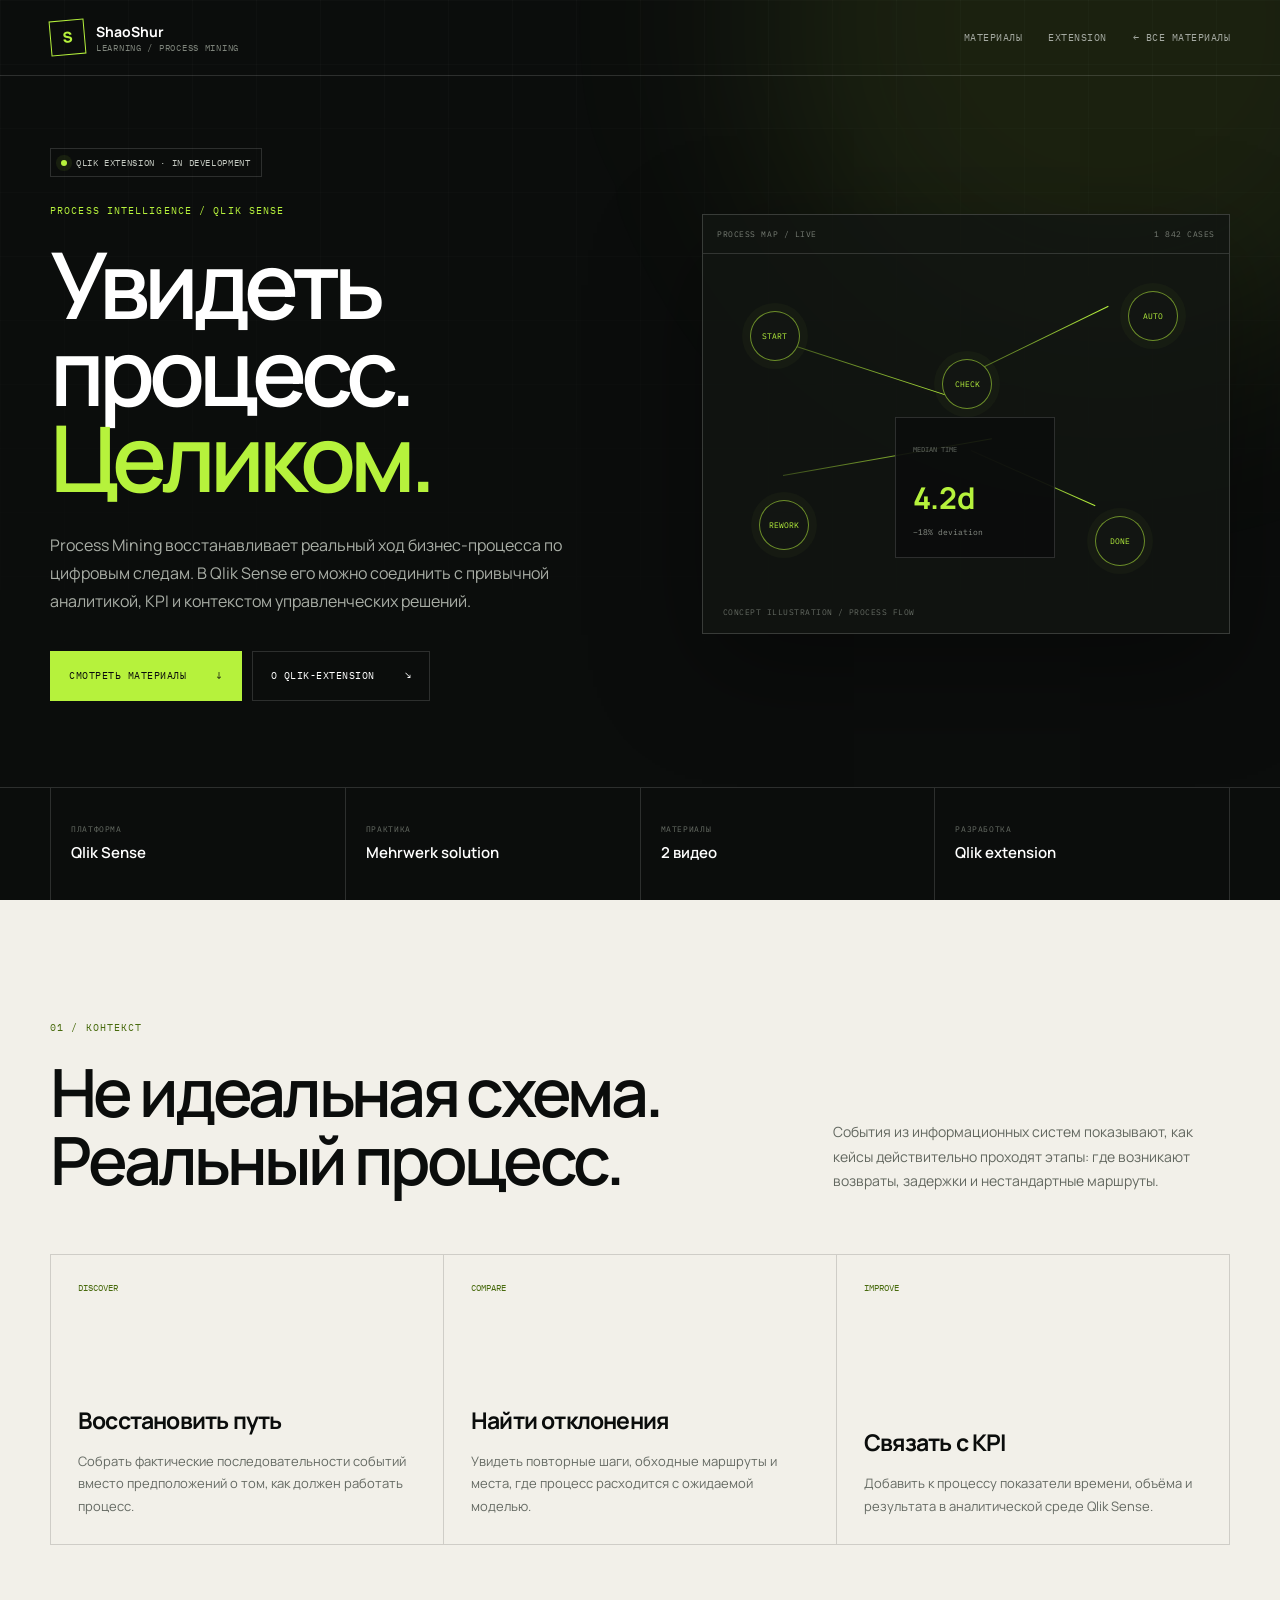
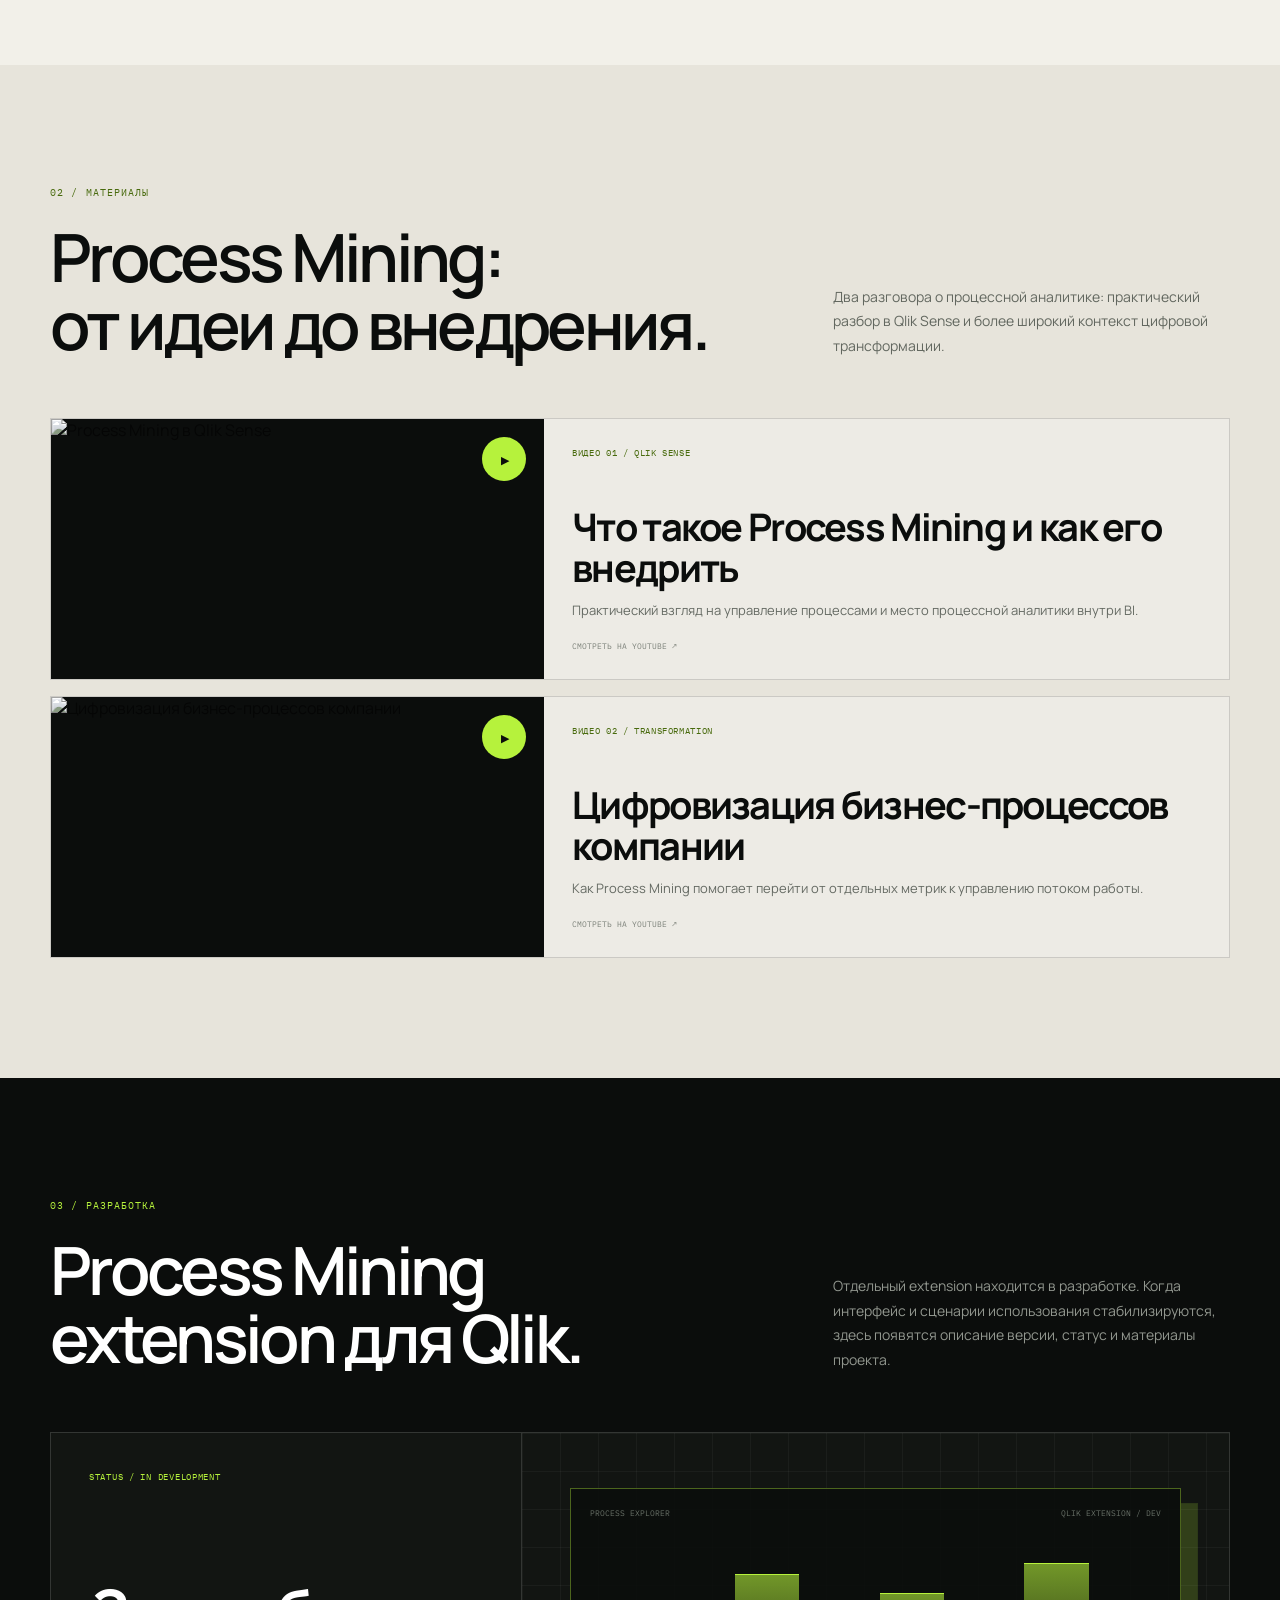
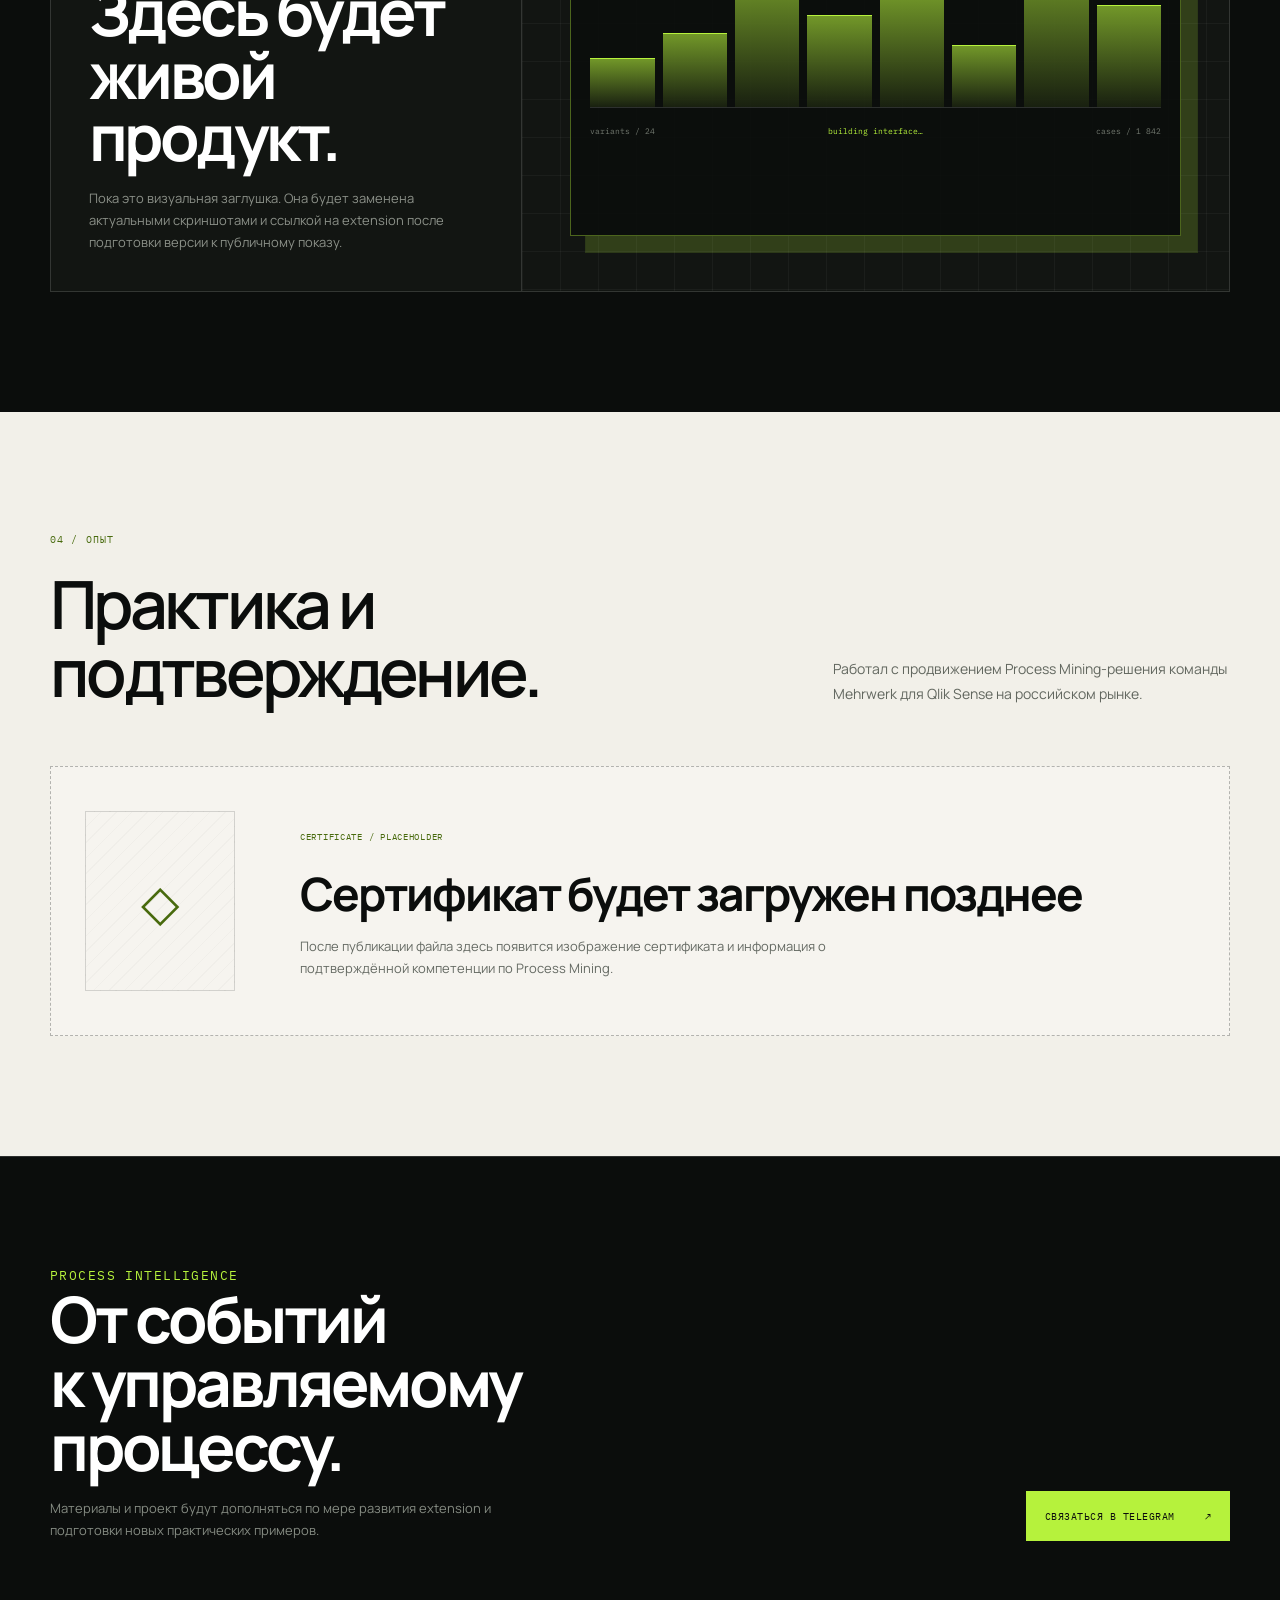
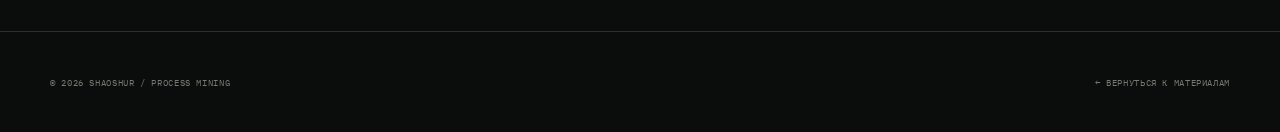
==== learning/process-mining/index.html @ 73cb91ce "Add files via upload" ====
<!doctype html>
<html lang="ru">
<head>
  <meta charset="UTF-8">
  <meta name="viewport" content="width=device-width, initial-scale=1.0">
  <meta name="theme-color" content="#0b0d0c">
  <meta name="description" content="Process Mining в Qlik Sense: авторские материалы ShaoShur, опыт работы с решением Mehrwerk и разрабатываемый Qlik-extension.">
  <link rel="icon" href="../../assets/favicon.svg" type="image/svg+xml">
  <link rel="preconnect" href="https://fonts.googleapis.com">
  <link rel="preconnect" href="https://fonts.gstatic.com" crossorigin>
  <link href="https://fonts.googleapis.com/css2?family=IBM+Plex+Mono:wght@400;500&family=Manrope:wght@400;500;600;700;800&display=swap" rel="stylesheet">
  <title>Process Mining в Qlik Sense | ShaoShur</title>
  <script>document.documentElement.classList.add('js')</script>
  <link rel="stylesheet" href="../../assets/detail.css">
</head>
<body>
  <a class="skip-link" href="#main">К содержанию</a>

  <header class="detail-header">
    <div class="container">
      <a class="detail-brand" href="../../index.html" aria-label="ShaoShur — на главную">
        <span class="detail-brand-mark">S</span>
        <span class="detail-brand-copy"><strong>ShaoShur</strong><small>Learning / Process Mining</small></span>
      </a>
      <nav class="detail-nav" aria-label="Навигация страницы">
        <a class="optional" href="#videos">Материалы</a>
        <a class="optional" href="#extension">Extension</a>
        <a class="back-link" href="../../index.html#media">← Все материалы</a>
      </nav>
    </div>
  </header>

  <main id="main">
    <section class="detail-hero">
      <div class="container detail-hero-grid">
        <div class="reveal">
          <div class="detail-status"><i></i> Qlik extension · in development</div>
          <p class="detail-kicker">Process intelligence / Qlik Sense</p>
          <h1>Увидеть процесс.<br><em>Целиком.</em></h1>
          <p class="detail-lead">Process Mining восстанавливает реальный ход бизнес-процесса по цифровым следам. В Qlik Sense его можно соединить с привычной аналитикой, KPI и контекстом управленческих решений.</p>
          <div class="detail-actions">
            <a class="detail-button primary" href="#videos">Смотреть материалы <span>↓</span></a>
            <a class="detail-button" href="#extension">О Qlik-extension <span>↘</span></a>
          </div>
        </div>

        <div class="hero-panel process-visual reveal" aria-label="Схема движения процесса между событиями">
          <div class="window-bar" style="margin:-24px -24px 0"><span>PROCESS MAP / LIVE</span><span>1 842 CASES</span></div>
          <div class="process-map" aria-hidden="true">
            <i class="process-path path-a"></i><i class="process-path path-b"></i><i class="process-path path-c"></i><i class="process-path path-d"></i>
            <span class="process-node node-a">START</span><span class="process-node node-b">CHECK</span><span class="process-node node-c">AUTO</span><span class="process-node node-d">REWORK</span><span class="process-node node-e">DONE</span>
            <div class="process-card"><small>MEDIAN TIME</small><strong>4.2d</strong><span>−18% deviation</span></div>
          </div>
          <span class="visual-caption">concept illustration / process flow</span>
        </div>
      </div>
    </section>

    <section class="detail-meta" aria-label="Краткая информация о направлении">
      <div class="container detail-meta-grid">
        <div><span>Платформа</span><strong>Qlik Sense</strong></div>
        <div><span>Практика</span><strong>Mehrwerk solution</strong></div>
        <div><span>Материалы</span><strong>2 видео</strong></div>
        <div><span>Разработка</span><strong>Qlik extension</strong></div>
      </div>
    </section>

    <section class="detail-section paper">
      <div class="container">
        <div class="section-head reveal">
          <div><p class="section-label">01 / КОНТЕКСТ</p><h2>Не идеальная схема.<br>Реальный процесс.</h2></div>
          <p>События из информационных систем показывают, как кейсы действительно проходят этапы: где возникают возвраты, задержки и нестандартные маршруты.</p>
        </div>
        <div class="feature-grid">
          <article class="feature-card reveal"><span>DISCOVER</span><h3>Восстановить путь</h3><p>Собрать фактические последовательности событий вместо предположений о том, как должен работать процесс.</p></article>
          <article class="feature-card reveal"><span>COMPARE</span><h3>Найти отклонения</h3><p>Увидеть повторные шаги, обходные маршруты и места, где процесс расходится с ожидаемой моделью.</p></article>
          <article class="feature-card reveal"><span>IMPROVE</span><h3>Связать с KPI</h3><p>Добавить к процессу показатели времени, объёма и результата в аналитической среде Qlik Sense.</p></article>
        </div>
      </div>
    </section>

    <section class="detail-section soft" id="videos">
      <div class="container">
        <div class="section-head reveal">
          <div><p class="section-label">02 / МАТЕРИАЛЫ</p><h2>Process Mining:<br>от идеи до внедрения.</h2></div>
          <p>Два разговора о процессной аналитике: практический разбор в Qlik Sense и более широкий контекст цифровой трансформации.</p>
        </div>
        <div class="lesson-list">
          <a class="lesson-card reveal" href="https://youtu.be/yF9hml7XjfE" target="_blank" rel="noopener noreferrer">
            <div class="lesson-thumb"><img src="https://i.ytimg.com/vi/yF9hml7XjfE/hqdefault.jpg" alt="Process Mining в Qlik Sense" loading="lazy"><span class="lesson-play">▶</span></div>
            <div class="lesson-content"><span>ВИДЕО 01 / QLIK SENSE</span><h3>Что такое Process Mining и как его внедрить</h3><p>Практический взгляд на управление процессами и место процессной аналитики внутри BI.</p><small>Смотреть на YouTube ↗</small></div>
          </a>
          <a class="lesson-card reveal" href="https://youtu.be/VpPdZA6Thgo" target="_blank" rel="noopener noreferrer">
            <div class="lesson-thumb"><img src="https://i.ytimg.com/vi/VpPdZA6Thgo/hqdefault.jpg" alt="Цифровизация бизнес-процессов компании" loading="lazy"><span class="lesson-play">▶</span></div>
            <div class="lesson-content"><span>ВИДЕО 02 / TRANSFORMATION</span><h3>Цифровизация бизнес-процессов компании</h3><p>Как Process Mining помогает перейти от отдельных метрик к управлению потоком работы.</p><small>Смотреть на YouTube ↗</small></div>
          </a>
        </div>
      </div>
    </section>

    <section class="detail-section dark" id="extension">
      <div class="container">
        <div class="section-head reveal">
          <div><p class="section-label">03 / РАЗРАБОТКА</p><h2>Process Mining<br>extension для Qlik.</h2></div>
          <p>Отдельный extension находится в разработке. Когда интерфейс и сценарии использования стабилизируются, здесь появятся описание версии, статус и материалы проекта.</p>
        </div>
        <div class="development-card reveal">
          <div class="development-copy"><span>STATUS / IN DEVELOPMENT</span><h3>Здесь будет<br>живой продукт.</h3><p>Пока это визуальная заглушка. Она будет заменена актуальными скриншотами и ссылкой на extension после подготовки версии к публичному показу.</p></div>
          <div class="development-visual" aria-label="Концептуальная заглушка интерфейса Process Mining extension">
            <div class="extension-shell">
              <div class="extension-head"><span>PROCESS EXPLORER</span><span>QLIK EXTENSION / DEV</span></div>
              <div class="extension-chart" aria-hidden="true"><i style="--h:31%"></i><i style="--h:47%"></i><i style="--h:84%"></i><i style="--h:58%"></i><i style="--h:72%"></i><i style="--h:39%"></i><i style="--h:91%"></i><i style="--h:64%"></i></div>
              <div class="extension-foot"><span>variants / 24</span><b>building interface…</b><span>cases / 1 842</span></div>
            </div>
          </div>
        </div>
      </div>
    </section>

    <section class="detail-section paper">
      <div class="container">
        <div class="section-head reveal">
          <div><p class="section-label">04 / ОПЫТ</p><h2>Практика и подтверждение.</h2></div>
          <p>Работал с продвижением Process Mining-решения команды Mehrwerk для Qlik Sense на российском рынке.</p>
        </div>
        <div class="certificate-card reveal">
          <div class="certificate-mark" aria-hidden="true">◇</div>
          <div class="certificate-copy"><span>CERTIFICATE / PLACEHOLDER</span><h3>Сертификат будет загружен позднее</h3><p>После публикации файла здесь появится изображение сертификата и информация о подтверждённой компетенции по Process Mining.</p></div>
        </div>
      </div>
    </section>

    <section class="detail-cta">
      <div class="container detail-cta-inner reveal">
        <div><p class="section-label">PROCESS INTELLIGENCE</p><h2>От событий<br>к управляемому процессу.</h2><p>Материалы и проект будут дополняться по мере развития extension и подготовки новых практических примеров.</p></div>
        <a class="detail-button primary" href="https://t.me/ShaoShur" target="_blank" rel="noopener noreferrer">Связаться в Telegram <span>↗</span></a>
      </div>
    </section>
  </main>

  <footer class="detail-footer">
    <div class="container"><span>© <span data-year>2026</span> ShaoShur / Process Mining</span><a href="../../index.html#media">← Вернуться к материалам</a></div>
  </footer>
  <script src="../../assets/detail.js" defer></script>
</body>
</html>
---- assets/detail.css ----
:root {
  --ink: #0b0d0c;
  --ink-2: #121512;
  --ink-3: #191d19;
  --paper: #f2f0e9;
  --paper-2: #e7e4db;
  --white: #fff;
  --muted: #92978f;
  --acid: #b6f23c;
  --acid-dark: #486a0d;
  --line: rgba(255,255,255,.14);
  --line-dark: rgba(11,13,12,.15);
  --sans: "Manrope", Arial, sans-serif;
  --mono: "IBM Plex Mono", Consolas, monospace;
  --container: min(1180px, calc(100vw - 48px));
}

* { box-sizing: border-box; }
html { scroll-behavior: smooth; scroll-padding-top: 88px; }
body { margin: 0; color: var(--ink); background: var(--paper); font-family: var(--sans); -webkit-font-smoothing: antialiased; }
a { color: inherit; text-decoration: none; }
img { display: block; width: 100%; }
button { font: inherit; }
::selection { color: var(--ink); background: var(--acid); }
.container { width: var(--container); margin-inline: auto; }
.skip-link { position: fixed; z-index: 1000; left: 12px; top: 12px; padding: 10px 14px; color: var(--ink); background: var(--acid); transform: translateY(-160%); }
.skip-link:focus { transform: translateY(0); }

.detail-header { position: absolute; z-index: 20; inset: 0 0 auto; height: 76px; color: var(--white); border-bottom: 1px solid var(--line); }
.detail-header .container { height: 100%; display: flex; align-items: center; justify-content: space-between; gap: 24px; }
.detail-brand { display: inline-flex; align-items: center; gap: 11px; }
.detail-brand-mark { display: grid; place-items: center; width: 35px; height: 35px; color: var(--acid); border: 1px solid var(--acid); font-size: 15px; font-weight: 800; transform: rotate(-5deg); }
.detail-brand-copy { display: grid; gap: 1px; }
.detail-brand-copy strong { font-size: 14px; }
.detail-brand-copy small { color: #7e847b; font: 9px var(--mono); letter-spacing: .08em; text-transform: uppercase; }
.detail-nav { display: flex; align-items: center; gap: 26px; color: #a5aaa2; font: 10px var(--mono); letter-spacing: .05em; text-transform: uppercase; }
.detail-nav a:hover { color: var(--acid); }
.back-link { display: inline-flex; align-items: center; gap: 8px; }

.detail-hero { position: relative; min-height: 760px; overflow: hidden; color: var(--white); background: var(--ink); padding: 148px 0 86px; }
.detail-hero::before { content: ""; position: absolute; inset: 0; opacity: .55; background-image: linear-gradient(rgba(255,255,255,.035) 1px, transparent 1px), linear-gradient(90deg, rgba(255,255,255,.035) 1px, transparent 1px); background-size: 64px 64px; mask-image: linear-gradient(to bottom, #000, transparent 90%); }
.detail-hero::after { content: ""; position: absolute; width: 700px; height: 700px; top: -330px; right: -180px; border-radius: 50%; background: rgba(182,242,60,.09); filter: blur(100px); }
.detail-hero-grid { position: relative; z-index: 2; display: grid; grid-template-columns: 1.02fr .98fr; gap: clamp(55px, 8vw, 110px); align-items: center; }
.detail-kicker, .section-label { margin: 0 0 23px; font: 10px/1.5 var(--mono); letter-spacing: .11em; text-transform: uppercase; }
.detail-kicker { color: var(--acid); }
.section-label { color: var(--acid-dark); }
.dark .section-label, .detail-cta .section-label { color: var(--acid); }
.detail-status { display: inline-flex; align-items: center; gap: 9px; margin-bottom: 26px; padding: 8px 10px; color: #c5cac2; border: 1px solid var(--line); font: 9px var(--mono); letter-spacing: .07em; text-transform: uppercase; }
.detail-status i { width: 6px; height: 6px; border-radius: 50%; background: var(--acid); box-shadow: 0 0 0 5px rgba(182,242,60,.08); }
.detail-hero h1 { max-width: 760px; margin: 0; font-size: clamp(56px, 7.2vw, 102px); line-height: .94; letter-spacing: -.065em; font-weight: 600; }
.detail-hero h1 em { color: var(--acid); font-style: normal; }
.detail-lead { max-width: 690px; margin: 30px 0 0; color: #a9aea6; font-size: 16px; line-height: 1.75; }
.detail-actions { display: flex; flex-wrap: wrap; gap: 10px; margin-top: 36px; }
.detail-button { display: inline-flex; min-height: 50px; align-items: center; justify-content: space-between; gap: 30px; padding: 0 18px; border: 1px solid var(--line); color: var(--white); font: 10px var(--mono); letter-spacing: .05em; text-transform: uppercase; transition: transform .2s, background .2s, color .2s, border-color .2s; }
.detail-button:hover { transform: translateY(-2px); border-color: rgba(255,255,255,.4); }
.detail-button.primary { color: var(--ink); border-color: var(--acid); background: var(--acid); }
.detail-button.primary:hover { background: #c8ff58; }
.detail-note { margin-top: 18px; color: #6f756d; font: 9px/1.6 var(--mono); }

.hero-panel { min-width: 0; border: 1px solid rgba(255,255,255,.17); background: rgba(18,21,18,.82); box-shadow: 0 36px 100px rgba(0,0,0,.35); }
.window-bar { display: flex; align-items: center; justify-content: space-between; gap: 18px; min-height: 39px; padding: 0 14px; color: #777d74; border-bottom: 1px solid var(--line); font: 8px var(--mono); letter-spacing: .07em; text-transform: uppercase; }
.window-dots { display: flex; gap: 5px; }
.window-dots i { width: 5px; height: 5px; border-radius: 50%; background: #4c514b; }
.window-dots i:first-child { background: var(--acid); }
.panel-body { padding: 22px; }
.panel-title { display: flex; align-items: end; justify-content: space-between; padding-bottom: 18px; border-bottom: 1px solid var(--line); }
.panel-title small { color: #747a72; font: 8px var(--mono); }
.panel-title strong { color: var(--acid); font-size: 28px; letter-spacing: -.04em; }
.data-table { display: grid; margin-top: 18px; border: 1px solid var(--line); }
.data-row { display: grid; grid-template-columns: 38px 1fr 1fr .7fr; min-height: 34px; align-items: center; color: #969c93; border-bottom: 1px solid rgba(255,255,255,.07); font: 8px var(--mono); }
.data-row:last-child { border: 0; }
.data-row span { padding: 0 9px; overflow: hidden; text-overflow: ellipsis; white-space: nowrap; }
.data-row.header { color: #5f655e; background: rgba(255,255,255,.025); }
.data-row .ok { color: var(--acid); }
.panel-footer { display: flex; justify-content: space-between; margin-top: 15px; color: #61675f; font: 8px var(--mono); }

.detail-meta { color: var(--white); background: var(--ink); border-top: 1px solid var(--line); }
.detail-meta-grid { display: grid; grid-template-columns: repeat(4, 1fr); border-left: 1px solid var(--line); }
.detail-meta-grid div { min-height: 112px; display: grid; align-content: center; gap: 8px; padding: 20px; border-right: 1px solid var(--line); }
.detail-meta-grid span { color: #686e66; font: 8px var(--mono); letter-spacing: .08em; text-transform: uppercase; }
.detail-meta-grid strong { font-size: 15px; font-weight: 600; }

.detail-section { padding: 120px 0; }
.detail-section.paper { background: var(--paper); }
.detail-section.soft { background: var(--paper-2); }
.detail-section.dark { color: var(--white); background: var(--ink); }
.section-head { display: grid; grid-template-columns: 1fr minmax(280px, .55fr); gap: 60px; align-items: end; margin-bottom: 60px; }
.section-head h2 { max-width: 760px; margin: 0; font-size: clamp(40px, 5.2vw, 70px); line-height: 1.02; letter-spacing: -.055em; font-weight: 600; }
.section-head > p { max-width: 470px; margin: 0; color: #62675f; font-size: 14px; line-height: 1.75; }
.dark .section-head > p { color: #92978f; }
.feature-grid { display: grid; grid-template-columns: repeat(3, 1fr); border-top: 1px solid var(--line-dark); border-left: 1px solid var(--line-dark); }
.dark .feature-grid { border-color: var(--line); }
.feature-card { min-height: 290px; display: flex; flex-direction: column; padding: 27px; border-right: 1px solid var(--line-dark); border-bottom: 1px solid var(--line-dark); }
.dark .feature-card { border-color: var(--line); }
.feature-card > span { color: var(--acid-dark); font: 9px var(--mono); }
.dark .feature-card > span { color: var(--acid); }
.feature-card h3 { margin: auto 0 14px; font-size: 23px; letter-spacing: -.035em; }
.feature-card p { margin: 0; color: #656a63; font-size: 13px; line-height: 1.7; }
.dark .feature-card p { color: #858b82; }

.capability-grid { display: grid; grid-template-columns: repeat(2, 1fr); gap: 12px; }
.capability-card { position: relative; min-height: 190px; padding: 25px; overflow: hidden; border: 1px solid var(--line-dark); background: rgba(255,255,255,.25); }
.capability-card span { color: var(--acid-dark); font: 9px var(--mono); }
.capability-card h3 { margin: 42px 0 10px; font-size: 21px; }
.capability-card p { max-width: 520px; margin: 0; color: #62675f; font-size: 13px; line-height: 1.65; }

.gallery-placeholder { display: grid; grid-template-columns: 1.4fr .6fr; gap: 14px; }
.placeholder-frame { position: relative; min-height: 430px; overflow: hidden; color: var(--white); border: 1px solid var(--line); background: var(--ink-2); }
.placeholder-grid { position: absolute; inset: 0; opacity: .45; background-image: linear-gradient(rgba(255,255,255,.04) 1px, transparent 1px), linear-gradient(90deg, rgba(255,255,255,.04) 1px, transparent 1px); background-size: 42px 42px; }
.placeholder-center { position: absolute; inset: 0; z-index: 2; display: grid; place-content: center; padding: 30px; text-align: center; }
.placeholder-center span { color: var(--acid); font: 9px var(--mono); letter-spacing: .08em; text-transform: uppercase; }
.placeholder-center strong { max-width: 520px; margin: 14px auto 0; font-size: clamp(25px, 3vw, 40px); line-height: 1.1; letter-spacing: -.04em; }
.placeholder-center p { max-width: 480px; margin: 13px auto 0; color: #858b82; font-size: 13px; line-height: 1.65; }
.placeholder-stack { display: grid; gap: 14px; }
.placeholder-stack .placeholder-frame { min-height: 208px; }

.roadmap { display: grid; grid-template-columns: .8fr 1.2fr; gap: 70px; align-items: start; }
.roadmap-copy h2 { margin: 0; font-size: clamp(39px, 5vw, 64px); line-height: 1.02; letter-spacing: -.05em; }
.roadmap-list { border-top: 1px solid var(--line-dark); }
.roadmap-item { display: grid; grid-template-columns: 46px 1fr auto; gap: 20px; align-items: center; min-height: 80px; border-bottom: 1px solid var(--line-dark); }
.roadmap-item > span { color: var(--acid-dark); font: 9px var(--mono); }
.roadmap-item strong { font-size: 15px; }
.roadmap-item small { color: #777c75; font: 8px var(--mono); text-transform: uppercase; }

.code-layout { display: grid; grid-template-columns: .78fr 1.22fr; gap: 28px; align-items: start; }
.code-story { position: sticky; top: 38px; }
.code-story h2 { margin: 0; font-size: clamp(42px, 5vw, 68px); line-height: 1; letter-spacing: -.055em; }
.code-story p { max-width: 480px; margin: 28px 0 0; color: #92978f; font-size: 14px; line-height: 1.75; }
.code-window { min-width: 0; overflow: hidden; border: 1px solid var(--line); background: #090b0a; }
.code-window pre { margin: 0; padding: 28px; overflow-x: auto; color: #b6bcb3; font: 11px/1.75 var(--mono); tab-size: 2; }
.code-window .kw { color: var(--acid); }
.code-window .str { color: #e1d48a; }
.code-window .muted-code { color: #5f655d; }

.flow-diagram { display: grid; grid-template-columns: repeat(4, 1fr); align-items: stretch; border-top: 1px solid var(--line); border-left: 1px solid var(--line); }
.flow-node { position: relative; min-height: 190px; padding: 23px; border-right: 1px solid var(--line); border-bottom: 1px solid var(--line); }
.flow-node:not(:last-child)::after { content: "→"; position: absolute; z-index: 2; right: -13px; top: 50%; display: grid; place-items: center; width: 26px; height: 26px; color: var(--ink); border-radius: 50%; background: var(--acid); font: 12px var(--mono); transform: translateY(-50%); }
.flow-node span { color: var(--acid-dark); font: 9px var(--mono); }
.flow-node h3 { margin: 50px 0 9px; font-size: 18px; }
.flow-node p { margin: 0; color: #7e847b; font-size: 12px; line-height: 1.6; }

.module-grid { display: grid; grid-template-columns: repeat(3, 1fr); gap: 12px; }
.module-card { min-height: 210px; padding: 23px; border: 1px solid var(--line-dark); }
.module-card span { color: var(--acid-dark); font: 9px var(--mono); }
.module-card h3 { margin: 38px 0 10px; font-size: 22px; }
.module-card p { margin: 0; color: #62675f; font-size: 12px; line-height: 1.65; }

.download-grid { display: grid; grid-template-columns: repeat(2, 1fr); gap: 12px; }
.download-card { display: flex; min-height: 270px; flex-direction: column; padding: 26px; border: 1px solid var(--line-dark); background: rgba(255,255,255,.3); transition: border-color .25s, transform .25s, background .25s; }
.download-card:hover { border-color: rgba(72,106,13,.65); background: rgba(255,255,255,.55); transform: translateY(-2px); }
.download-card > span { color: var(--acid-dark); font: 9px var(--mono); letter-spacing: .07em; }
.download-card h3 { margin: 45px 0 11px; font-size: clamp(23px, 3vw, 34px); letter-spacing: -.04em; }
.download-card p { max-width: 510px; margin: 0; color: #62675f; font-size: 13px; line-height: 1.65; }
.download-card strong { display: flex; justify-content: space-between; margin-top: auto; padding-top: 24px; color: var(--acid-dark); font: 9px var(--mono); letter-spacing: .05em; text-transform: uppercase; }
.download-card strong b { font-size: 15px; font-weight: 400; }

.lesson-list { display: grid; gap: 16px; }
.lesson-card { display: grid; grid-template-columns: minmax(300px, .72fr) 1fr; gap: 0; min-height: 260px; border: 1px solid var(--line-dark); background: rgba(255,255,255,.26); transition: transform .25s, border-color .25s; }
.lesson-card:hover { border-color: rgba(113,155,29,.55); transform: translateY(-2px); }
.lesson-thumb { position: relative; min-height: 260px; overflow: hidden; background: var(--ink); }
.lesson-thumb::after { content: ""; position: absolute; inset: 0; background: linear-gradient(to top, rgba(11,13,12,.62), transparent 55%); }
.lesson-thumb img { height: 100%; object-fit: cover; filter: grayscale(80%) contrast(1.06); transition: transform .45s, filter .3s; }
.lesson-card:hover img { transform: scale(1.025); filter: grayscale(10%); }
.lesson-play { position: absolute; z-index: 2; right: 18px; top: 18px; display: grid; place-items: center; width: 44px; height: 44px; padding-left: 2px; color: var(--ink); border-radius: 50%; background: var(--acid); font-size: 11px; }
.lesson-content { display: flex; flex-direction: column; padding: 28px; }
.lesson-content > span { color: var(--acid-dark); font: 9px var(--mono); letter-spacing: .07em; }
.lesson-content h3 { margin: auto 0 12px; font-size: clamp(25px, 3vw, 38px); line-height: 1.08; letter-spacing: -.045em; }
.lesson-content p { margin: 0 0 20px; color: #656a63; font-size: 13px; line-height: 1.65; }
.lesson-content small { color: #7d827a; font: 8px var(--mono); text-transform: uppercase; }

.course-visual { padding: 24px; }
.course-visual-head { display: flex; justify-content: space-between; color: #777d75; font: 8px var(--mono); }
.course-steps { display: grid; margin-top: 26px; }
.course-step { display: grid; grid-template-columns: 32px 1fr 45px; gap: 12px; align-items: center; min-height: 54px; border-bottom: 1px solid var(--line); }
.course-step > span { color: var(--acid); font: 9px var(--mono); }
.course-step strong { font-size: 12px; font-weight: 500; }
.course-step small { color: #646a62; font: 8px var(--mono); text-align: right; }
.course-progress { height: 3px; margin-top: 25px; background: #2b302a; }
.course-progress i { display: block; width: 100%; height: 100%; background: var(--acid); }

.process-visual { position: relative; min-height: 420px; padding: 24px; overflow: hidden; }
.process-map { position: absolute; inset: 50px 28px 45px; }
.process-path { position: absolute; height: 1px; transform-origin: left center; background: linear-gradient(90deg, rgba(182,242,60,.25), var(--acid)); }
.path-a { width: 42%; left: 10%; top: 23%; transform: rotate(18deg); }
.path-b { width: 37%; left: 47%; top: 36%; transform: rotate(-26deg); }
.path-c { width: 45%; left: 11%; top: 65%; transform: rotate(-10deg); }
.path-d { width: 29%; left: 51%; top: 57%; transform: rotate(24deg); }
.process-node { position: absolute; z-index: 2; display: grid; place-items: center; width: 50px; height: 50px; border: 1px solid rgba(182,242,60,.55); border-radius: 50%; color: var(--acid); background: var(--ink-2); font: 8px var(--mono); box-shadow: 0 0 0 8px rgba(182,242,60,.03); }
.node-a { left: 4%; top: 14%; }.node-b { left: 45%; top: 29%; }.node-c { right: 5%; top: 8%; }.node-d { left: 6%; bottom: 12%; }.node-e { right: 12%; bottom: 7%; }
.process-card { position: absolute; z-index: 3; left: 35%; top: 47%; width: 160px; padding: 17px; border: 1px solid var(--line); background: rgba(11,13,12,.92); }
.process-card small { color: #666c64; font: 7px var(--mono); }
.process-card strong { display: block; margin-top: 20px; color: var(--acid); font-size: 30px; }
.process-card span { color: #8b9088; font: 8px var(--mono); }
.visual-caption { position: absolute; z-index: 3; left: 20px; bottom: 16px; color: #646a62; font: 8px var(--mono); letter-spacing: .06em; text-transform: uppercase; }

.development-card { display: grid; grid-template-columns: .8fr 1.2fr; min-height: 460px; border: 1px solid var(--line); background: var(--ink-2); }
.development-copy { display: flex; flex-direction: column; padding: 38px; border-right: 1px solid var(--line); }
.development-copy > span { color: var(--acid); font: 9px var(--mono); letter-spacing: .08em; }
.development-copy h3 { margin: auto 0 18px; font-size: clamp(38px, 5vw, 68px); line-height: .98; letter-spacing: -.055em; }
.development-copy p { margin: 0; color: #8b9088; font-size: 13px; line-height: 1.7; }
.development-visual { position: relative; min-height: 430px; overflow: hidden; background-image: linear-gradient(rgba(255,255,255,.04) 1px, transparent 1px), linear-gradient(90deg, rgba(255,255,255,.04) 1px, transparent 1px); background-size: 38px 38px; }
.extension-shell { position: absolute; inset: 55px 48px; padding: 19px; border: 1px solid rgba(182,242,60,.38); background: rgba(11,13,12,.88); box-shadow: 16px 16px 0 rgba(182,242,60,.03), 16px 16px 0 1px rgba(182,242,60,.16); }
.extension-head { display: flex; justify-content: space-between; color: #687067; font: 8px var(--mono); }
.extension-chart { display: flex; align-items: end; gap: 8px; height: 160px; margin-top: 30px; border-bottom: 1px solid var(--line); }
.extension-chart i { flex: 1; height: var(--h); background: linear-gradient(to top, rgba(182,242,60,.08), rgba(182,242,60,.6)); border-top: 1px solid var(--acid); }
.extension-foot { display: flex; justify-content: space-between; margin-top: 18px; color: #737970; font: 8px var(--mono); }
.extension-foot b { color: var(--acid); font-weight: 400; }

.certificate-card { display: grid; grid-template-columns: 180px 1fr; gap: 35px; align-items: center; min-height: 270px; padding: 34px; border: 1px dashed rgba(11,13,12,.28); background: rgba(255,255,255,.25); }
.certificate-mark { display: grid; place-items: center; width: 150px; height: 180px; color: var(--acid-dark); border: 1px solid var(--line-dark); font: 50px var(--mono); background: repeating-linear-gradient(135deg, transparent 0, transparent 10px, rgba(11,13,12,.025) 10px, rgba(11,13,12,.025) 11px); }
.certificate-copy span { color: var(--acid-dark); font: 9px var(--mono); letter-spacing: .08em; }
.certificate-copy h3 { margin: 17px 0 10px; font-size: clamp(28px, 4vw, 46px); letter-spacing: -.045em; }
.certificate-copy p { max-width: 570px; margin: 0; color: #656a63; font-size: 13px; line-height: 1.7; }

.test-warning { display: grid; grid-template-columns: 34px 1fr; gap: 14px; max-width: 690px; margin-top: 20px; padding: 15px 17px; color: #f7e4c3; border: 1px solid rgba(255,180,84,.72); background: rgba(255,180,84,.09); }
.test-warning-icon { display: grid; place-items: center; width: 30px; height: 30px; color: var(--ink); border-radius: 50%; background: #ffb454; font: 700 15px var(--mono); }
.test-warning strong { display: block; color: #ffd99f; font: 10px/1.4 var(--mono); letter-spacing: .06em; text-transform: uppercase; }
.test-warning p { margin: 5px 0 0 !important; color: #d7c5a8 !important; font-size: 12px !important; line-height: 1.6 !important; }

.detail-cta { padding: 90px 0; color: var(--white); background: var(--ink); border-top: 1px solid var(--line); }
.detail-cta-inner { display: flex; align-items: end; justify-content: space-between; gap: 40px; }
.detail-cta h2 { max-width: 760px; margin: 0; font-size: clamp(40px, 5vw, 68px); line-height: 1; letter-spacing: -.05em; }
.detail-cta p { max-width: 500px; margin: 18px 0 0; color: #858b82; font-size: 13px; line-height: 1.7; }
.detail-footer { color: #757b73; background: var(--ink); border-top: 1px solid var(--line); }
.detail-footer .container { min-height: 100px; display: flex; align-items: center; justify-content: space-between; gap: 25px; font: 9px var(--mono); letter-spacing: .07em; text-transform: uppercase; }
.detail-footer a:hover { color: var(--acid); }

.js .reveal { opacity: 0; transform: translateY(24px); transition: opacity .7s, transform .7s cubic-bezier(.2,.65,.25,1); }
.js .reveal.in-view { opacity: 1; transform: translateY(0); }

@media (max-width: 900px) {
  .detail-hero-grid, .code-layout, .roadmap { grid-template-columns: 1fr; }
  .detail-hero { padding-top: 130px; }
  .hero-panel { max-width: 720px; }
  .detail-meta-grid, .flow-diagram { grid-template-columns: repeat(2, 1fr); }
  .section-head { grid-template-columns: 1fr; gap: 24px; }
  .feature-grid, .module-grid { grid-template-columns: repeat(2, 1fr); }
  .gallery-placeholder, .development-card { grid-template-columns: 1fr; }
  .development-copy { min-height: 330px; border-right: 0; border-bottom: 1px solid var(--line); }
  .code-story { position: static; }
}

@media (max-width: 620px) {
  :root { --container: calc(100vw - 28px); }
  .detail-header { height: 66px; }
  .detail-brand-copy small, .detail-nav .optional { display: none; }
  .detail-nav { gap: 13px; font-size: 8px; }
  .detail-hero { min-height: 0; padding: 112px 0 70px; }
  .detail-hero-grid { gap: 55px; }
  .detail-hero h1 { font-size: 50px; }
  .detail-lead { font-size: 14px; }
  .detail-actions { align-items: stretch; flex-direction: column; }
  .detail-button { width: 100%; }
  .data-row { grid-template-columns: 30px 1fr .8fr; }
  .data-row span:last-child { display: none; }
  .detail-meta-grid, .feature-grid, .capability-grid, .flow-diagram, .module-grid, .download-grid { grid-template-columns: 1fr; }
  .detail-meta-grid div { min-height: 90px; }
  .detail-section { padding: 84px 0; }
  .section-head { margin-bottom: 44px; }
  .section-head h2 { font-size: 40px; }
  .feature-card { min-height: 235px; }
  .gallery-placeholder { grid-template-columns: 1fr; }
  .placeholder-frame { min-height: 350px; }
  .placeholder-stack .placeholder-frame { min-height: 190px; }
  .roadmap-item { grid-template-columns: 35px 1fr; }
  .roadmap-item small { grid-column: 2; padding-bottom: 14px; }
  .code-window pre { padding: 18px; font-size: 9px; }
  .flow-node:not(:last-child)::after { display: none; }
  .lesson-card { grid-template-columns: 1fr; }
  .lesson-thumb { min-height: 210px; }
  .lesson-content { min-height: 250px; padding: 22px; }
  .process-visual { min-height: 360px; }
  .process-card { left: 28%; width: 145px; }
  .process-node { width: 42px; height: 42px; }
  .development-copy { min-height: 360px; padding: 26px; }
  .development-visual { min-height: 350px; }
  .extension-shell { inset: 36px 24px; }
  .certificate-card { grid-template-columns: 1fr; }
  .certificate-mark { width: 100%; height: 150px; }
  .test-warning { grid-template-columns: 30px 1fr; padding: 13px; }
  .detail-cta-inner { align-items: stretch; flex-direction: column; }
  .detail-footer .container { padding: 30px 0; align-items: flex-start; flex-direction: column; }
}

@media (prefers-reduced-motion: reduce) {
  html { scroll-behavior: auto; }
  *, *::before, *::after { animation-duration: .01ms !important; transition-duration: .01ms !important; }
}
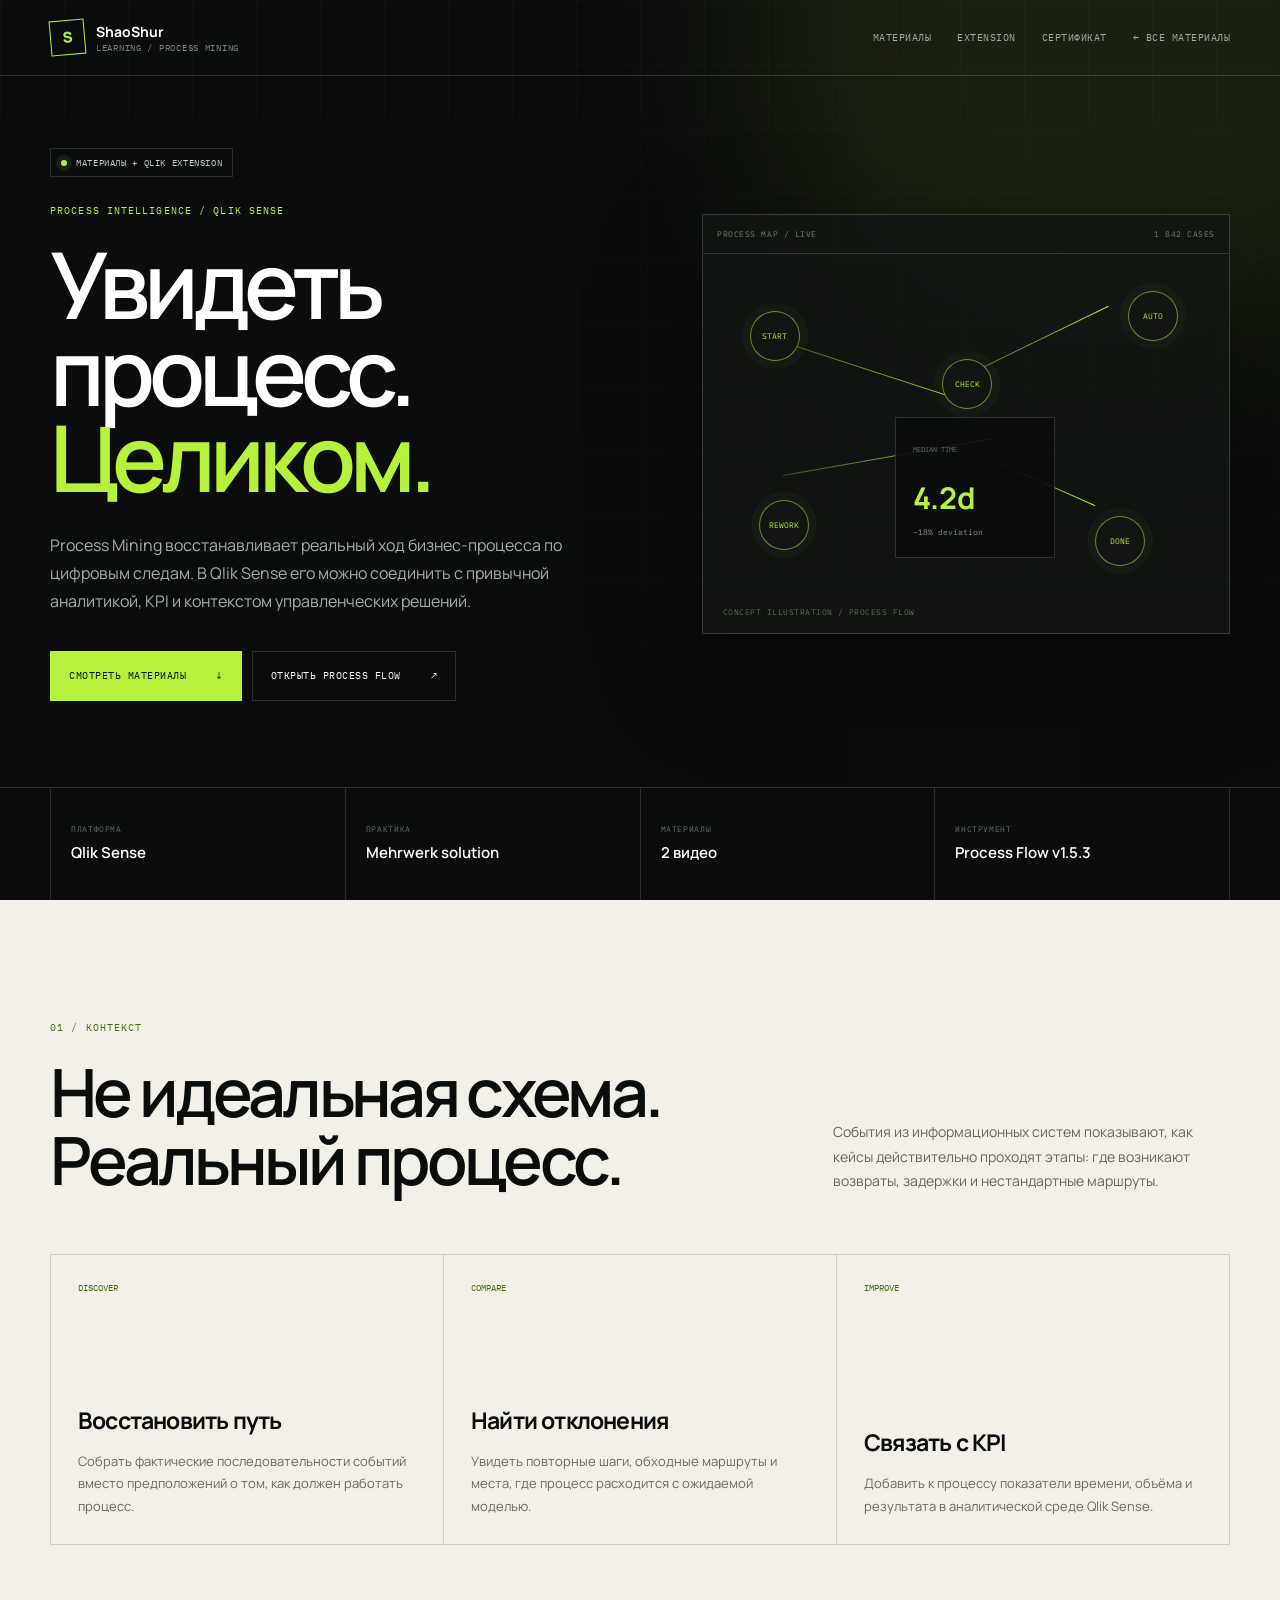
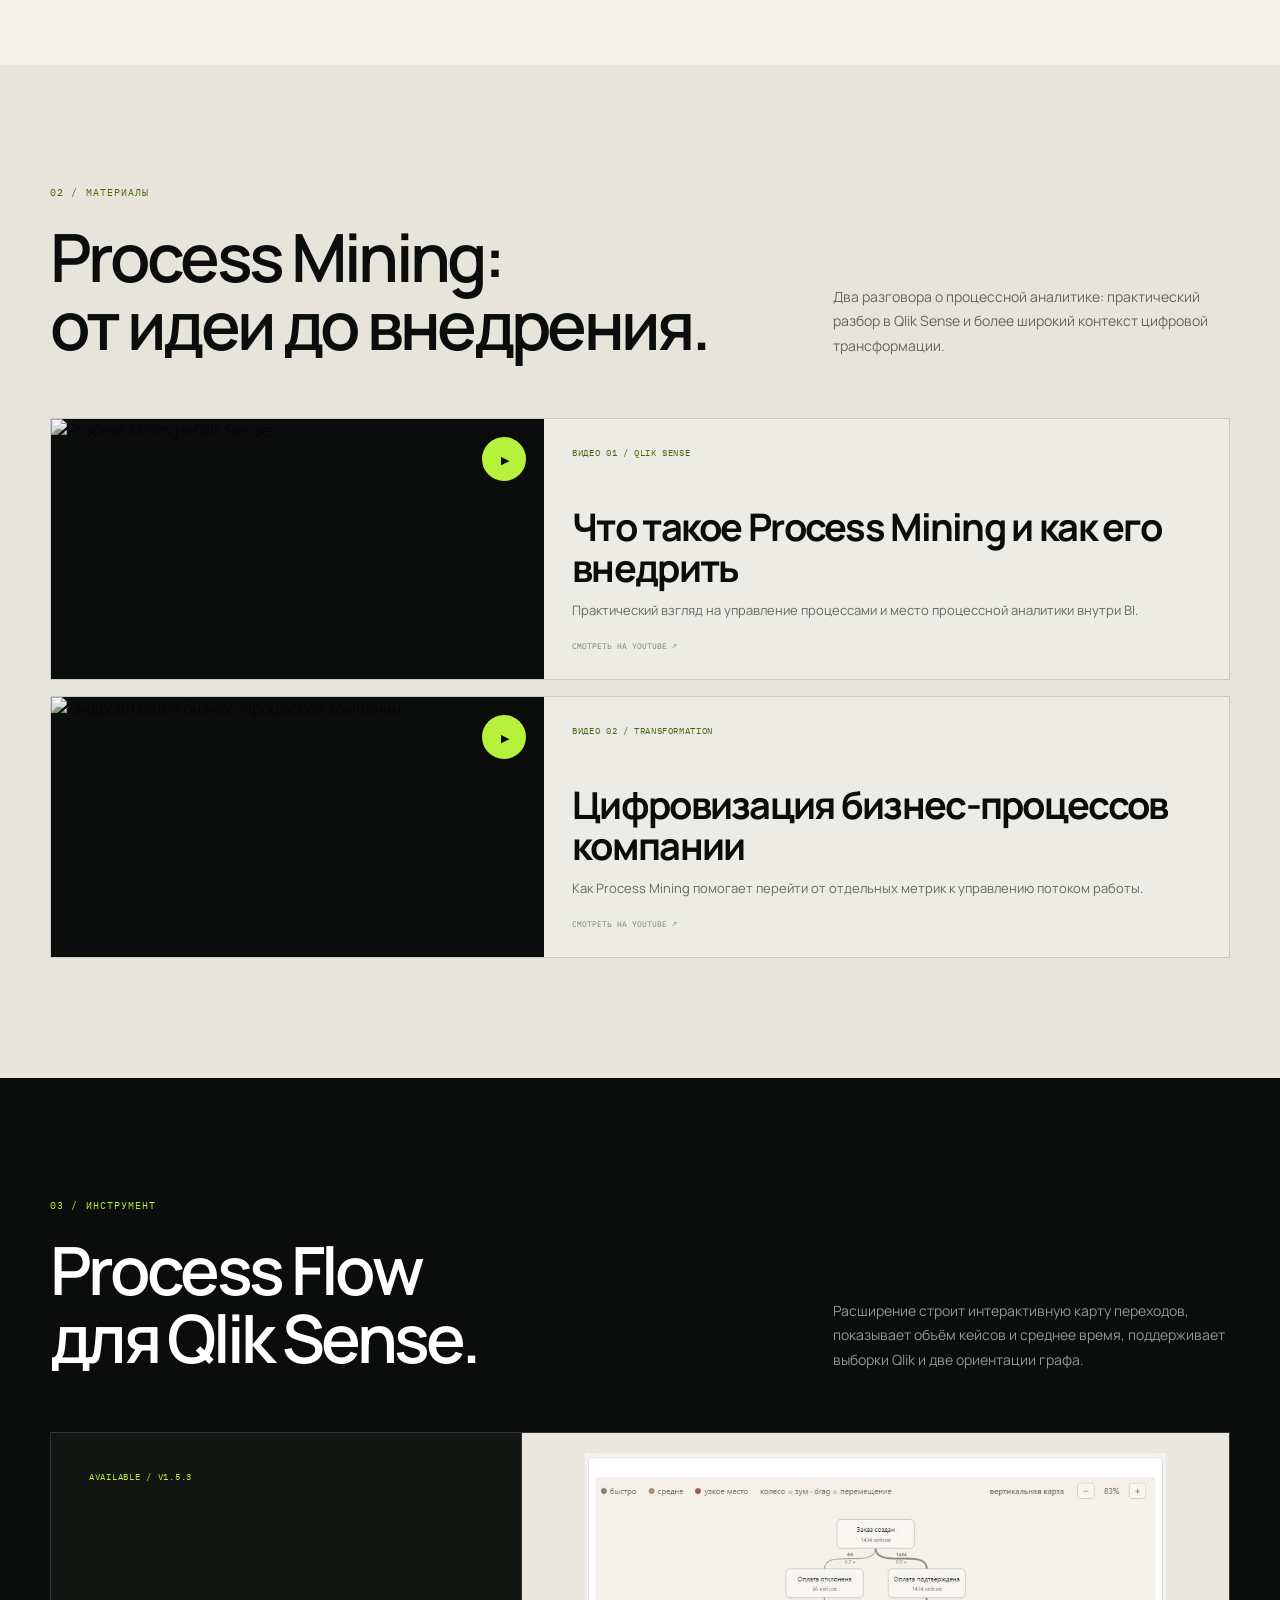
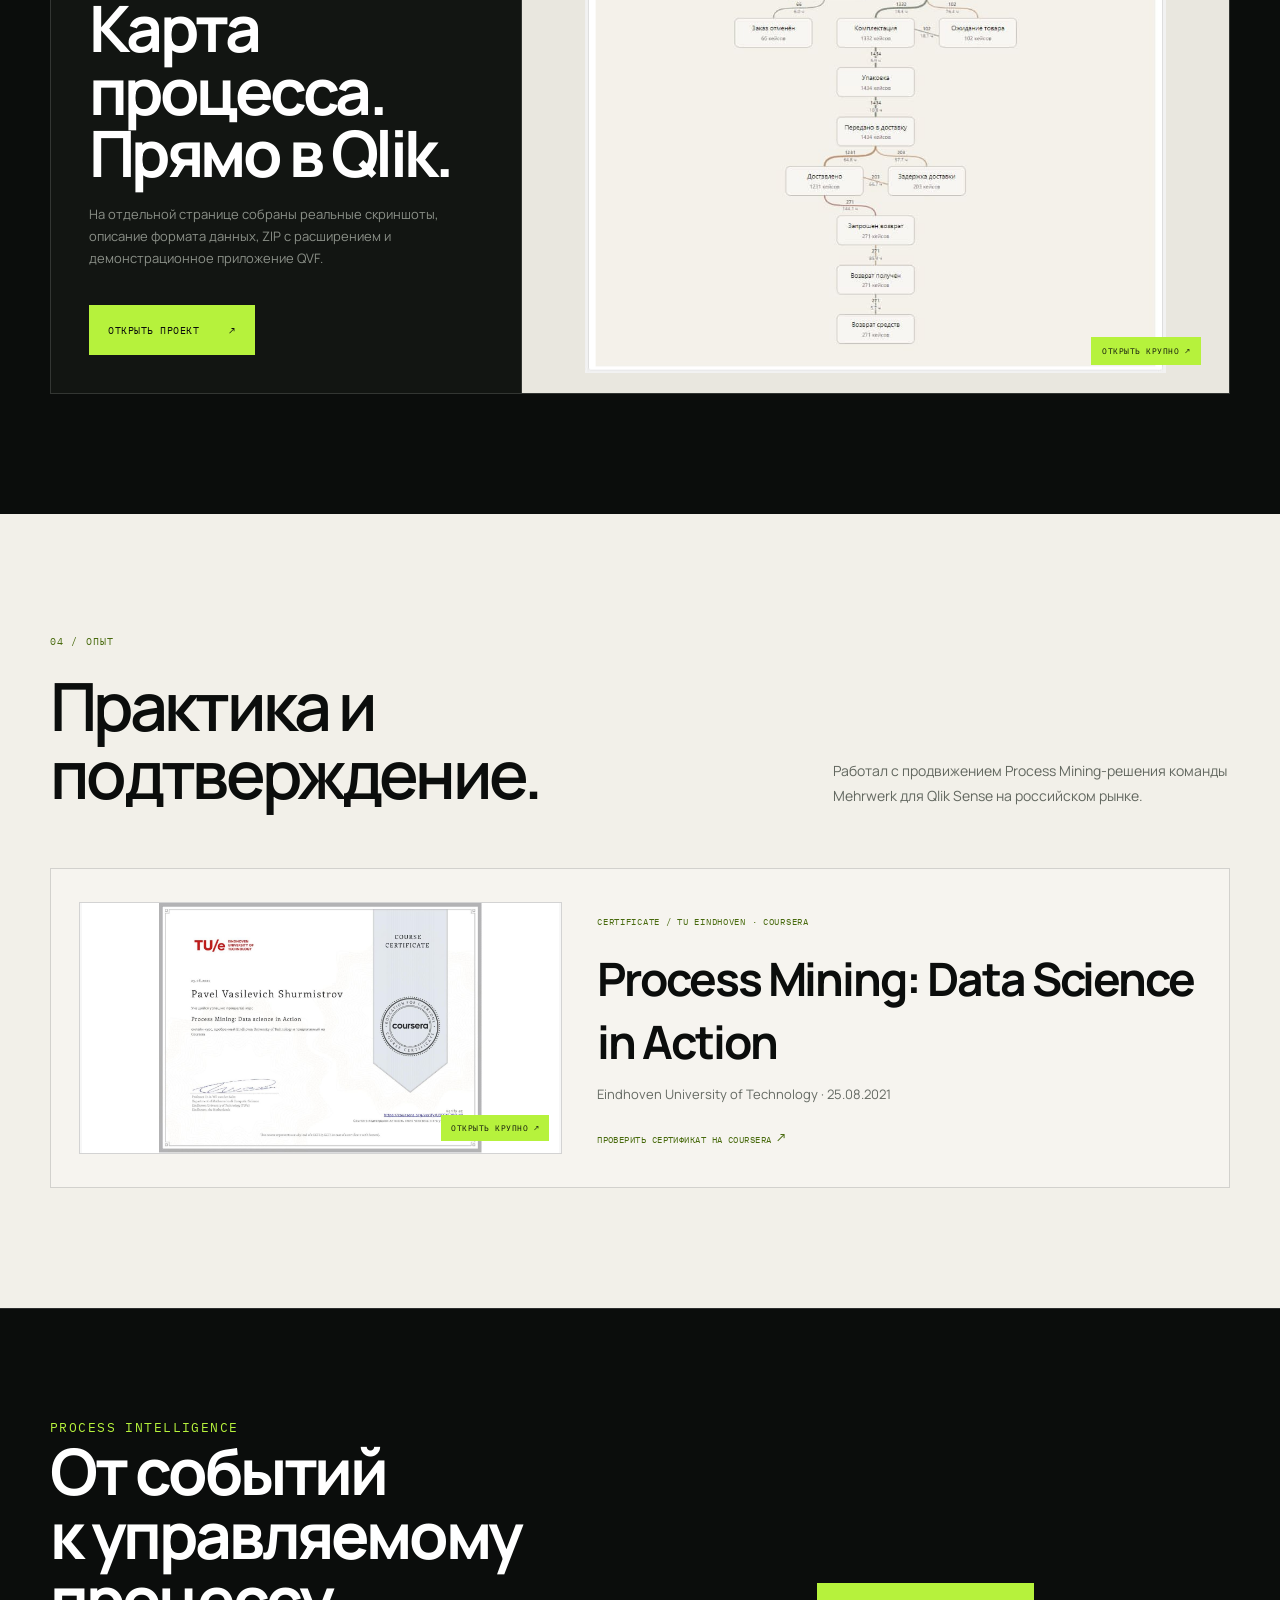
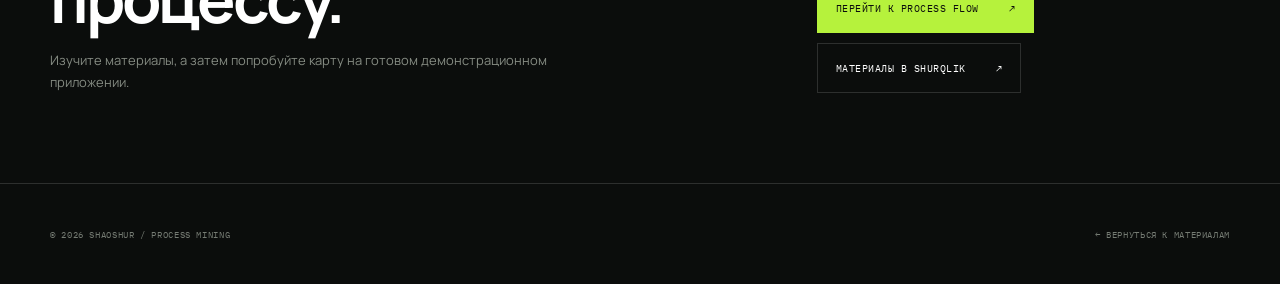
==== commit 6115f500: "Update portfolio and mobile layout" ====
--- a/learning/process-mining/index.html
+++ b/learning/process-mining/index.html
@@ -4,7 +4,7 @@
   <meta charset="UTF-8">
   <meta name="viewport" content="width=device-width, initial-scale=1.0">
   <meta name="theme-color" content="#0b0d0c">
-  <meta name="description" content="Process Mining в Qlik Sense: авторские материалы ShaoShur, опыт работы с решением Mehrwerk и разрабатываемый Qlik-extension.">
+  <meta name="description" content="Process Mining в Qlik Sense: авторские материалы ShaoShur, опыт работы с решением Mehrwerk и расширение Process Flow Analyzer.">
   <link rel="icon" href="../../assets/favicon.svg" type="image/svg+xml">
   <link rel="preconnect" href="https://fonts.googleapis.com">
   <link rel="preconnect" href="https://fonts.gstatic.com" crossorigin>
@@ -25,6 +25,7 @@
       <nav class="detail-nav" aria-label="Навигация страницы">
         <a class="optional" href="#videos">Материалы</a>
         <a class="optional" href="#extension">Extension</a>
+        <a class="optional" href="#certificate">Сертификат</a>
         <a class="back-link" href="../../index.html#media">← Все материалы</a>
       </nav>
     </div>
@@ -34,13 +35,13 @@
     <section class="detail-hero">
       <div class="container detail-hero-grid">
         <div class="reveal">
-          <div class="detail-status"><i></i> Qlik extension · in development</div>
+          <div class="detail-status"><i></i> Материалы + Qlik extension</div>
           <p class="detail-kicker">Process intelligence / Qlik Sense</p>
           <h1>Увидеть процесс.<br><em>Целиком.</em></h1>
           <p class="detail-lead">Process Mining восстанавливает реальный ход бизнес-процесса по цифровым следам. В Qlik Sense его можно соединить с привычной аналитикой, KPI и контекстом управленческих решений.</p>
           <div class="detail-actions">
             <a class="detail-button primary" href="#videos">Смотреть материалы <span>↓</span></a>
-            <a class="detail-button" href="#extension">О Qlik-extension <span>↘</span></a>
+            <a class="detail-button" href="../../projects/process-flow/index.html">Открыть Process Flow <span>↗</span></a>
           </div>
         </div>
 
@@ -61,7 +62,7 @@
         <div><span>Платформа</span><strong>Qlik Sense</strong></div>
         <div><span>Практика</span><strong>Mehrwerk solution</strong></div>
         <div><span>Материалы</span><strong>2 видео</strong></div>
-        <div><span>Разработка</span><strong>Qlik extension</strong></div>
+        <div><span>Инструмент</span><strong>Process Flow v1.5.3</strong></div>
       </div>
     </section>
 
@@ -101,39 +102,39 @@
     <section class="detail-section dark" id="extension">
       <div class="container">
         <div class="section-head reveal">
-          <div><p class="section-label">03 / РАЗРАБОТКА</p><h2>Process Mining<br>extension для Qlik.</h2></div>
-          <p>Отдельный extension находится в разработке. Когда интерфейс и сценарии использования стабилизируются, здесь появятся описание версии, статус и материалы проекта.</p>
+          <div><p class="section-label">03 / ИНСТРУМЕНТ</p><h2>Process Flow<br>для Qlik Sense.</h2></div>
+          <p>Расширение строит интерактивную карту переходов, показывает объём кейсов и среднее время, поддерживает выборки Qlik и две ориентации графа.</p>
         </div>
         <div class="development-card reveal">
-          <div class="development-copy"><span>STATUS / IN DEVELOPMENT</span><h3>Здесь будет<br>живой продукт.</h3><p>Пока это визуальная заглушка. Она будет заменена актуальными скриншотами и ссылкой на extension после подготовки версии к публичному показу.</p></div>
-          <div class="development-visual" aria-label="Концептуальная заглушка интерфейса Process Mining extension">
-            <div class="extension-shell">
-              <div class="extension-head"><span>PROCESS EXPLORER</span><span>QLIK EXTENSION / DEV</span></div>
-              <div class="extension-chart" aria-hidden="true"><i style="--h:31%"></i><i style="--h:47%"></i><i style="--h:84%"></i><i style="--h:58%"></i><i style="--h:72%"></i><i style="--h:39%"></i><i style="--h:91%"></i><i style="--h:64%"></i></div>
-              <div class="extension-foot"><span>variants / 24</span><b>building interface…</b><span>cases / 1 842</span></div>
-            </div>
-          </div>
+          <div class="development-copy"><span>AVAILABLE / V1.5.3</span><h3>Карта процесса.<br>Прямо в Qlik.</h3><p>На отдельной странице собраны реальные скриншоты, описание формата данных, ZIP с расширением и демонстрационное приложение QVF.</p><div class="detail-actions"><a class="detail-button primary" href="../../projects/process-flow/index.html">Открыть проект <span>↗</span></a></div></div>
+          <a class="process-extension-learning" href="../../assets/process-flow/process-map-vertical.jpg" target="_blank" rel="noopener noreferrer" aria-label="Открыть карту процесса в полном размере">
+            <img src="../../assets/process-flow/process-map-vertical.jpg" alt="Вертикальная карта процесса в расширении Qlik Sense" loading="lazy">
+            <span>Открыть крупно ↗</span>
+          </a>
         </div>
       </div>
     </section>
 
-    <section class="detail-section paper">
+    <section class="detail-section paper" id="certificate">
       <div class="container">
         <div class="section-head reveal">
           <div><p class="section-label">04 / ОПЫТ</p><h2>Практика и подтверждение.</h2></div>
           <p>Работал с продвижением Process Mining-решения команды Mehrwerk для Qlik Sense на российском рынке.</p>
         </div>
         <div class="certificate-card reveal">
-          <div class="certificate-mark" aria-hidden="true">◇</div>
-          <div class="certificate-copy"><span>CERTIFICATE / PLACEHOLDER</span><h3>Сертификат будет загружен позднее</h3><p>После публикации файла здесь появится изображение сертификата и информация о подтверждённой компетенции по Process Mining.</p></div>
+          <a class="certificate-card-image" href="../../assets/process-flow/process-mining-certificate.jpeg" target="_blank" rel="noopener noreferrer" aria-label="Открыть сертификат Process Mining в полном размере">
+            <img src="../../assets/process-flow/process-mining-certificate.jpeg" alt="Сертификат Павла Шурмистрова о прохождении курса Process Mining: Data Science in Action" loading="lazy">
+            <span>Открыть крупно ↗</span>
+          </a>
+          <div class="certificate-copy"><span>CERTIFICATE / TU EINDHOVEN · COURSERA</span><h3>Process Mining: Data Science in Action</h3><p>Eindhoven University of Technology · 25.08.2021</p><a href="https://coursera.org/verify/U9ESXC2BQJ4P" target="_blank" rel="noopener noreferrer">Проверить сертификат на Coursera <b aria-hidden="true">↗</b></a></div>
         </div>
       </div>
     </section>
 
     <section class="detail-cta">
       <div class="container detail-cta-inner reveal">
-        <div><p class="section-label">PROCESS INTELLIGENCE</p><h2>От событий<br>к управляемому процессу.</h2><p>Материалы и проект будут дополняться по мере развития extension и подготовки новых практических примеров.</p></div>
-        <a class="detail-button primary" href="https://t.me/ShaoShur" target="_blank" rel="noopener noreferrer">Связаться в Telegram <span>↗</span></a>
+        <div><p class="section-label">PROCESS INTELLIGENCE</p><h2>От событий<br>к управляемому процессу.</h2><p>Изучите материалы, а затем попробуйте карту на готовом демонстрационном приложении.</p></div>
+        <div class="detail-actions"><a class="detail-button primary" href="../../projects/process-flow/index.html">Перейти к Process Flow <span>↗</span></a><a class="detail-button" href="https://t.me/ShurQlik" target="_blank" rel="noopener noreferrer">Материалы в ShurQlik <span>↗</span></a></div>
       </div>
     </section>
   </main>
--- a/assets/detail.css
+++ b/assets/detail.css
@@ -48,6 +48,7 @@
 .detail-status { display: inline-flex; align-items: center; gap: 9px; margin-bottom: 26px; padding: 8px 10px; color: #c5cac2; border: 1px solid var(--line); font: 9px var(--mono); letter-spacing: .07em; text-transform: uppercase; }
 .detail-status i { width: 6px; height: 6px; border-radius: 50%; background: var(--acid); box-shadow: 0 0 0 5px rgba(182,242,60,.08); }
 .detail-hero h1 { max-width: 760px; margin: 0; font-size: clamp(56px, 7.2vw, 102px); line-height: .94; letter-spacing: -.065em; font-weight: 600; }
+.detail-hero h1.toolkit-title { font-size: clamp(54px, 6.2vw, 88px); }
 .detail-hero h1 em { color: var(--acid); font-style: normal; }
 .detail-lead { max-width: 690px; margin: 30px 0 0; color: #a9aea6; font-size: 16px; line-height: 1.75; }
 .detail-actions { display: flex; flex-wrap: wrap; gap: 10px; margin-top: 36px; }
@@ -56,6 +57,9 @@
 .detail-button.primary { color: var(--ink); border-color: var(--acid); background: var(--acid); }
 .detail-button.primary:hover { background: #c8ff58; }
 .detail-note { margin-top: 18px; color: #6f756d; font: 9px/1.6 var(--mono); }
+.detail-note strong { color: var(--acid); font-weight: 500; }
+.detail-note a { color: #abb0a8; border-bottom: 1px solid rgba(182,242,60,.35); }
+.detail-note a:hover { color: var(--acid); }
 
 .hero-panel { min-width: 0; border: 1px solid rgba(255,255,255,.17); background: rgba(18,21,18,.82); box-shadow: 0 36px 100px rgba(0,0,0,.35); }
 .window-bar { display: flex; align-items: center; justify-content: space-between; gap: 18px; min-height: 39px; padding: 0 14px; color: #777d74; border-bottom: 1px solid var(--line); font: 8px var(--mono); letter-spacing: .07em; text-transform: uppercase; }
@@ -97,12 +101,18 @@
 .feature-card h3 { margin: auto 0 14px; font-size: 23px; letter-spacing: -.035em; }
 .feature-card p { margin: 0; color: #656a63; font-size: 13px; line-height: 1.7; }
 .dark .feature-card p { color: #858b82; }
+.module-contract-grid { grid-template-columns: repeat(4, 1fr); }
 
 .capability-grid { display: grid; grid-template-columns: repeat(2, 1fr); gap: 12px; }
 .capability-card { position: relative; min-height: 190px; padding: 25px; overflow: hidden; border: 1px solid var(--line-dark); background: rgba(255,255,255,.25); }
 .capability-card span { color: var(--acid-dark); font: 9px var(--mono); }
 .capability-card h3 { margin: 42px 0 10px; font-size: 21px; }
 .capability-card p { max-width: 520px; margin: 0; color: #62675f; font-size: 13px; line-height: 1.65; }
+
+.idea-brief { display: grid; grid-template-columns: repeat(3, 1fr); border-top: 1px solid var(--line-dark); border-left: 1px solid var(--line-dark); }
+.idea-brief p { min-height: 160px; margin: 0; padding: 24px; color: #62675f; border-right: 1px solid var(--line-dark); border-bottom: 1px solid var(--line-dark); font-size: 12px; line-height: 1.65; }
+.idea-brief strong { display: block; margin-bottom: 28px; color: var(--ink); font-size: 16px; }
+.idea-caption { max-width: 820px; margin: 22px 0 0; color: #737870; font-size: 12px; line-height: 1.7; }
 
 .gallery-placeholder { display: grid; grid-template-columns: 1.4fr .6fr; gap: 14px; }
 .placeholder-frame { position: relative; min-height: 430px; overflow: hidden; color: var(--white); border: 1px solid var(--line); background: var(--ink-2); }
@@ -114,6 +124,70 @@
 .placeholder-stack { display: grid; gap: 14px; }
 .placeholder-stack .placeholder-frame { min-height: 208px; }
 
+.process-flow-art { overflow: hidden; }
+.process-art-canvas { position: relative; min-height: 430px; overflow: hidden; background-color: #0d100e; background-image: linear-gradient(rgba(255,255,255,.035) 1px, transparent 1px), linear-gradient(90deg, rgba(255,255,255,.035) 1px, transparent 1px); background-size: 34px 34px; }
+.process-art-canvas::after { content: ""; position: absolute; width: 250px; height: 250px; right: -90px; bottom: -115px; border: 1px solid rgba(182,242,60,.13); border-radius: 50%; box-shadow: 0 0 0 45px rgba(182,242,60,.018), 0 0 0 90px rgba(182,242,60,.012); }
+.process-art-lines { position: absolute; z-index: 1; inset: 0; width: 100%; height: 100%; overflow: visible; }
+.process-art-lines > path { fill: none; stroke-width: 2; marker-end: url(#flow-arrow); }
+.process-art-lines marker path { fill: var(--acid); }
+.process-art-lines .flow-fast { stroke: rgba(182,242,60,.72); }
+.process-art-lines .flow-medium { stroke: rgba(215,198,139,.75); stroke-dasharray: 5 4; }
+.process-art-lines .flow-alert { stroke: #d88364; stroke-width: 3; marker-end: url(#flow-arrow-alert); }
+.process-art-lines .flow-return { stroke: rgba(182,242,60,.35); stroke-dasharray: 3 6; }
+.process-art-lines #flow-arrow-alert path { fill: #d88364; }
+.process-art-node { position: absolute; z-index: 3; display: grid; width: 128px; min-height: 82px; align-content: center; padding: 12px; border: 1px solid rgba(182,242,60,.42); background: rgba(17,21,18,.96); box-shadow: 9px 9px 0 rgba(182,242,60,.025); }
+.process-art-node small { color: var(--acid); font: 7px var(--mono); letter-spacing: .07em; }
+.process-art-node strong { margin-top: 9px; font-size: 12px; font-weight: 600; }
+.process-art-node span { margin-top: 4px; color: #747a72; font: 7px var(--mono); }
+.process-art-node.is-alert { border-color: rgba(216,131,100,.78); }
+.process-art-node.is-alert small { color: #e7a58e; }
+.node-start { left: 4%; top: 10%; }.node-check { left: 34%; top: 10%; }.node-pack { left: 65%; top: 10%; }.node-done { right: 3%; top: 45%; }.node-delay { left: 29%; bottom: 10%; }
+.process-art-metric { position: absolute; z-index: 2; padding: 4px 6px; color: #858b83; background: #0d100e; font: 7px var(--mono); }
+.metric-a { left: 23%; top: 12%; }.metric-b { left: 54%; top: 12%; }.metric-c { left: 12%; bottom: 30%; color: #d99b85; }
+.process-art-footer { display: flex; min-height: 46px; align-items: center; gap: 18px; padding: 0 14px; color: #686e66; border-top: 1px solid var(--line); font: 7px var(--mono); letter-spacing: .05em; text-transform: uppercase; }
+.process-art-footer span { display: inline-flex; align-items: center; gap: 6px; }
+.process-art-footer i { width: 12px; height: 2px; }
+.process-art-footer .legend-fast { background: var(--acid); }.process-art-footer .legend-medium { background: #d7c68b; }.process-art-footer .legend-alert { background: #d88364; }
+.process-art-footer strong { margin-left: auto; color: #8d938a; font-weight: 400; }
+.process-gallery { display: grid; grid-template-columns: 1.42fr .58fr; gap: 14px; }
+.process-gallery-side { display: grid; gap: 14px; }
+.process-screenshot { position: relative; display: flex; min-width: 0; margin: 0; overflow: hidden; flex-direction: column; border: 1px solid var(--line); background: var(--ink-2); cursor: zoom-in; transition: border-color .25s, transform .25s; }
+.process-screenshot:hover { border-color: rgba(182,242,60,.62); transform: translateY(-2px); }
+.process-screenshot img { flex: 1; min-height: 0; object-fit: contain; padding: 10px; background: #e9e7df; transition: filter .25s; }
+.process-screenshot:hover img { filter: contrast(1.035); }
+.process-gallery-main img { height: 545px; }
+.process-gallery-side .process-screenshot { min-height: 0; }
+.process-gallery-side img { height: 230px; }
+.process-shot-caption { display: grid; grid-template-columns: 1fr auto; gap: 6px 18px; min-height: 68px; padding: 13px 15px; border-top: 1px solid var(--line); }
+.process-shot-caption > span { grid-column: 1; color: var(--acid); font: 8px var(--mono); letter-spacing: .07em; }
+.process-shot-caption strong { grid-column: 1; font-size: 12px; font-weight: 500; }
+.process-shot-caption em { grid-column: 2; grid-row: 1 / span 2; align-self: center; color: #8d938a; font: normal 8px var(--mono); letter-spacing: .05em; text-transform: uppercase; }
+.image-lightbox { position: fixed; inset: 0; width: 100vw; max-width: none; height: 100vh; max-height: none; margin: 0; padding: 24px; overflow: hidden; color: var(--white); border: 0; background: rgba(7,9,8,.97); }
+.image-lightbox[open] { display: grid; grid-template-columns: 60px minmax(0,1fr) 60px; align-items: center; gap: 14px; }
+.image-lightbox::backdrop { background: rgba(7,9,8,.88); backdrop-filter: blur(8px); }
+.image-lightbox figure { grid-column: 2; display: grid; grid-template-rows: minmax(0,1fr) auto; width: 100%; height: calc(100vh - 48px); margin: 0; min-width: 0; }
+.image-lightbox figure > img { width: 100%; height: 100%; min-height: 0; object-fit: contain; }
+.image-lightbox figcaption { display: flex; min-height: 54px; align-items: center; gap: 18px; padding: 12px 2px 0; color: #a9aea6; font-size: 12px; }
+.image-lightbox figcaption span { color: var(--acid); font: 8px var(--mono); letter-spacing: .08em; }
+.image-lightbox figcaption strong { font-weight: 500; }
+.lightbox-close, .lightbox-nav { display: grid; place-items: center; color: var(--white); border: 1px solid rgba(255,255,255,.24); background: rgba(18,21,18,.8); cursor: pointer; transition: color .2s, border-color .2s, background .2s; }
+.lightbox-close:hover, .lightbox-nav:hover { color: var(--ink); border-color: var(--acid); background: var(--acid); }
+.lightbox-close { position: absolute; z-index: 2; right: 24px; top: 20px; width: 42px; height: 42px; font-size: 24px; }
+.lightbox-nav { width: 48px; height: 48px; justify-self: center; font-size: 18px; }
+.lightbox-prev { grid-column: 1; }.lightbox-next { grid-column: 3; }
+.process-data-contract { grid-template-columns: repeat(4, 1fr); }
+.process-data-contract code { color: #354f09; font: 11px var(--mono); }
+.toolkit-gallery { display: grid; grid-template-columns: 1.42fr .58fr; gap: 14px; }
+.toolkit-gallery-side { display: grid; gap: 14px; }
+.toolkit-screenshot { display: flex; min-width: 0; margin: 0; overflow: hidden; flex-direction: column; border: 1px solid var(--line); background: var(--ink-2); }
+.toolkit-screenshot img { flex: 1; min-height: 0; object-fit: contain; padding: 10px; background: #f7f7f7; }
+.toolkit-gallery-main img { height: 545px; }
+.toolkit-gallery-side .toolkit-screenshot { min-height: 0; }
+.toolkit-gallery-side img { height: 230px; }
+.toolkit-screenshot figcaption { display: grid; gap: 6px; min-height: 68px; padding: 13px 15px; border-top: 1px solid var(--line); }
+.toolkit-screenshot figcaption span { color: var(--acid); font: 8px var(--mono); letter-spacing: .07em; }
+.toolkit-screenshot figcaption strong { font-size: 12px; font-weight: 500; }
+
 .roadmap { display: grid; grid-template-columns: .8fr 1.2fr; gap: 70px; align-items: start; }
 .roadmap-copy h2 { margin: 0; font-size: clamp(39px, 5vw, 64px); line-height: 1.02; letter-spacing: -.05em; }
 .roadmap-list { border-top: 1px solid var(--line-dark); }
@@ -131,7 +205,6 @@
 .code-window .kw { color: var(--acid); }
 .code-window .str { color: #e1d48a; }
 .code-window .muted-code { color: #5f655d; }
-
 .flow-diagram { display: grid; grid-template-columns: repeat(4, 1fr); align-items: stretch; border-top: 1px solid var(--line); border-left: 1px solid var(--line); }
 .flow-node { position: relative; min-height: 190px; padding: 23px; border-right: 1px solid var(--line); border-bottom: 1px solid var(--line); }
 .flow-node:not(:last-child)::after { content: "→"; position: absolute; z-index: 2; right: -13px; top: 50%; display: grid; place-items: center; width: 26px; height: 26px; color: var(--ink); border-radius: 50%; background: var(--acid); font: 12px var(--mono); transform: translateY(-50%); }
@@ -146,6 +219,7 @@
 .module-card p { margin: 0; color: #62675f; font-size: 12px; line-height: 1.65; }
 
 .download-grid { display: grid; grid-template-columns: repeat(2, 1fr); gap: 12px; }
+.github-doc-grid { grid-template-columns: repeat(3, 1fr); }
 .download-card { display: flex; min-height: 270px; flex-direction: column; padding: 26px; border: 1px solid var(--line-dark); background: rgba(255,255,255,.3); transition: border-color .25s, transform .25s, background .25s; }
 .download-card:hover { border-color: rgba(72,106,13,.65); background: rgba(255,255,255,.55); transform: translateY(-2px); }
 .download-card > span { color: var(--acid-dark); font: 9px var(--mono); letter-spacing: .07em; }
@@ -167,6 +241,26 @@
 .lesson-content h3 { margin: auto 0 12px; font-size: clamp(25px, 3vw, 38px); line-height: 1.08; letter-spacing: -.045em; }
 .lesson-content p { margin: 0 0 20px; color: #656a63; font-size: 13px; line-height: 1.65; }
 .lesson-content small { color: #7d827a; font: 8px var(--mono); text-transform: uppercase; }
+
+.process-proof-grid { display: grid; grid-template-columns: 1fr 1fr; gap: 14px; align-items: stretch; }
+.certificate-feature { display: flex; min-width: 0; overflow: hidden; flex-direction: column; border: 1px solid var(--line-dark); background: rgba(255,255,255,.3); }
+.certificate-image-link { position: relative; display: block; padding: 12px; overflow: hidden; border-bottom: 1px solid var(--line-dark); background: #f7f7f7; cursor: zoom-in; }
+.certificate-image-link img { width: 100%; height: 300px; object-fit: contain; transition: transform .35s, filter .25s; }
+.certificate-image-link:hover img { transform: scale(1.012); filter: contrast(1.025); }
+.certificate-image-link > span { position: absolute; right: 22px; bottom: 22px; padding: 9px 11px; color: var(--ink); background: var(--acid); font: 8px var(--mono); letter-spacing: .06em; text-transform: uppercase; }
+.certificate-feature-copy { display: flex; flex: 1; flex-direction: column; padding: 25px; }
+.certificate-feature-copy > span { color: var(--acid-dark); font: 9px var(--mono); letter-spacing: .07em; }
+.certificate-feature-copy h3 { margin: 28px 0 12px; font-size: clamp(27px, 3vw, 39px); line-height: 1.04; letter-spacing: -.045em; }
+.certificate-feature-copy p { margin: 0; color: #666b64; font-size: 12px; line-height: 1.6; }
+.certificate-feature-copy a { width: max-content; max-width: 100%; margin-top: auto; padding-top: 25px; color: var(--acid-dark); font: 9px var(--mono); letter-spacing: .05em; text-transform: uppercase; }
+.certificate-feature-copy a:hover { color: var(--ink); }
+.certificate-feature-copy b { font-size: 14px; font-weight: 400; }
+.process-proof-videos { display: grid; gap: 14px; }
+.compact-process-video { min-height: 0; grid-template-columns: 230px 1fr; }
+.compact-process-video .lesson-thumb { min-height: 250px; }
+.compact-process-video .lesson-thumb img { object-fit: contain; }
+.compact-process-video .lesson-content { min-height: 250px; padding: 23px; }
+.compact-process-video .lesson-content h3 { font-size: clamp(22px, 2.2vw, 31px); }
 
 .course-visual { padding: 24px; }
 .course-visual-head { display: flex; justify-content: space-between; color: #777d75; font: 8px var(--mono); }
@@ -199,6 +293,9 @@
 .development-copy h3 { margin: auto 0 18px; font-size: clamp(38px, 5vw, 68px); line-height: .98; letter-spacing: -.055em; }
 .development-copy p { margin: 0; color: #8b9088; font-size: 13px; line-height: 1.7; }
 .development-visual { position: relative; min-height: 430px; overflow: hidden; background-image: linear-gradient(rgba(255,255,255,.04) 1px, transparent 1px), linear-gradient(90deg, rgba(255,255,255,.04) 1px, transparent 1px); background-size: 38px 38px; }
+.process-extension-learning { position: relative; display: grid; place-items: center; min-width: 0; min-height: 430px; padding: 20px; overflow: hidden; background: #e9e7df; cursor: zoom-in; }
+.process-extension-learning img { width: 100%; height: 100%; max-height: 520px; object-fit: contain; }
+.process-extension-learning > span { position: absolute; right: 28px; bottom: 28px; padding: 9px 11px; color: var(--ink); background: var(--acid); font: 8px var(--mono); letter-spacing: .06em; text-transform: uppercase; }
 .extension-shell { position: absolute; inset: 55px 48px; padding: 19px; border: 1px solid rgba(182,242,60,.38); background: rgba(11,13,12,.88); box-shadow: 16px 16px 0 rgba(182,242,60,.03), 16px 16px 0 1px rgba(182,242,60,.16); }
 .extension-head { display: flex; justify-content: space-between; color: #687067; font: 8px var(--mono); }
 .extension-chart { display: flex; align-items: end; gap: 8px; height: 160px; margin-top: 30px; border-bottom: 1px solid var(--line); }
@@ -206,19 +303,31 @@
 .extension-foot { display: flex; justify-content: space-between; margin-top: 18px; color: #737970; font: 8px var(--mono); }
 .extension-foot b { color: var(--acid); font-weight: 400; }
 
-.certificate-card { display: grid; grid-template-columns: 180px 1fr; gap: 35px; align-items: center; min-height: 270px; padding: 34px; border: 1px dashed rgba(11,13,12,.28); background: rgba(255,255,255,.25); }
+.certificate-card { display: grid; grid-template-columns: minmax(320px,.8fr) 1fr; gap: 35px; align-items: center; min-height: 320px; padding: 28px; border: 1px solid var(--line-dark); background: rgba(255,255,255,.25); }
 .certificate-mark { display: grid; place-items: center; width: 150px; height: 180px; color: var(--acid-dark); border: 1px solid var(--line-dark); font: 50px var(--mono); background: repeating-linear-gradient(135deg, transparent 0, transparent 10px, rgba(11,13,12,.025) 10px, rgba(11,13,12,.025) 11px); }
+.certificate-card-image { position: relative; display: block; overflow: hidden; border: 1px solid var(--line-dark); background: #f7f7f7; cursor: zoom-in; }
+.certificate-card-image img { width: 100%; height: 250px; object-fit: contain; transition: transform .35s; }
+.certificate-card-image:hover img { transform: scale(1.012); }
+.certificate-card-image span { position: absolute; right: 12px; bottom: 12px; padding: 8px 10px; color: var(--ink); background: var(--acid); font: 8px var(--mono); letter-spacing: .06em; text-transform: uppercase; }
 .certificate-copy span { color: var(--acid-dark); font: 9px var(--mono); letter-spacing: .08em; }
 .certificate-copy h3 { margin: 17px 0 10px; font-size: clamp(28px, 4vw, 46px); letter-spacing: -.045em; }
 .certificate-copy p { max-width: 570px; margin: 0; color: #656a63; font-size: 13px; line-height: 1.7; }
+.certificate-copy a { display: inline-block; margin-top: 24px; color: var(--acid-dark); font: 9px var(--mono); letter-spacing: .05em; text-transform: uppercase; }
+.certificate-copy a:hover { color: var(--ink); }
+.certificate-copy b { font-size: 14px; font-weight: 400; }
 
 .test-warning { display: grid; grid-template-columns: 34px 1fr; gap: 14px; max-width: 690px; margin-top: 20px; padding: 15px 17px; color: #f7e4c3; border: 1px solid rgba(255,180,84,.72); background: rgba(255,180,84,.09); }
 .test-warning-icon { display: grid; place-items: center; width: 30px; height: 30px; color: var(--ink); border-radius: 50%; background: #ffb454; font: 700 15px var(--mono); }
 .test-warning strong { display: block; color: #ffd99f; font: 10px/1.4 var(--mono); letter-spacing: .06em; text-transform: uppercase; }
 .test-warning p { margin: 5px 0 0 !important; color: #d7c5a8 !important; font-size: 12px !important; line-height: 1.6 !important; }
+.ai-safety-note { display: grid; grid-template-columns: 180px 1fr; gap: 26px; margin-top: 14px; padding: 24px 27px; color: var(--white); border: 1px solid var(--line-dark); background: var(--ink); }
+.ai-safety-note span { color: var(--acid); font: 9px/1.6 var(--mono); letter-spacing: .08em; }
+.ai-safety-note p { max-width: 800px; margin: 0; color: #a4aaa1; font-size: 12px; line-height: 1.7; }
+.ai-safety-note code { color: #d4e8ad; font-family: var(--mono); }
 
 .detail-cta { padding: 90px 0; color: var(--white); background: var(--ink); border-top: 1px solid var(--line); }
 .detail-cta-inner { display: flex; align-items: end; justify-content: space-between; gap: 40px; }
+.detail-cta-inner > .detail-actions { margin-top: 0; }
 .detail-cta h2 { max-width: 760px; margin: 0; font-size: clamp(40px, 5vw, 68px); line-height: 1; letter-spacing: -.05em; }
 .detail-cta p { max-width: 500px; margin: 18px 0 0; color: #858b82; font-size: 13px; line-height: 1.7; }
 .detail-footer { color: #757b73; background: var(--ink); border-top: 1px solid var(--line); }
@@ -229,14 +338,19 @@
 .js .reveal.in-view { opacity: 1; transform: translateY(0); }
 
 @media (max-width: 900px) {
-  .detail-hero-grid, .code-layout, .roadmap { grid-template-columns: 1fr; }
+  .detail-hero-grid, .code-layout, .roadmap, .process-proof-grid { grid-template-columns: 1fr; }
   .detail-hero { padding-top: 130px; }
   .hero-panel { max-width: 720px; }
   .detail-meta-grid, .flow-diagram { grid-template-columns: repeat(2, 1fr); }
   .section-head { grid-template-columns: 1fr; gap: 24px; }
-  .feature-grid, .module-grid { grid-template-columns: repeat(2, 1fr); }
-  .gallery-placeholder, .development-card { grid-template-columns: 1fr; }
+  .feature-grid, .module-grid, .github-doc-grid { grid-template-columns: repeat(2, 1fr); }
+  .gallery-placeholder, .development-card, .process-gallery, .toolkit-gallery { grid-template-columns: 1fr; }
+  .process-gallery-side { grid-template-columns: repeat(2, 1fr); }
+  .toolkit-gallery-side { grid-template-columns: repeat(2, 1fr); }
+  .process-gallery-main img { height: auto; }
+  .toolkit-gallery-main img { height: auto; }
   .development-copy { min-height: 330px; border-right: 0; border-bottom: 1px solid var(--line); }
+  .process-extension-learning { min-height: 380px; }
   .code-story { position: static; }
 }
 
@@ -245,30 +359,56 @@
   .detail-header { height: 66px; }
   .detail-brand-copy small, .detail-nav .optional { display: none; }
   .detail-nav { gap: 13px; font-size: 8px; }
-  .detail-hero { min-height: 0; padding: 112px 0 70px; }
-  .detail-hero-grid { gap: 55px; }
+  .detail-hero { min-height: 0; padding: 102px 0 54px; }
+  .detail-hero-grid { gap: 40px; }
   .detail-hero h1 { font-size: 50px; }
+  .detail-hero h1.toolkit-title { font-size: 50px; }
   .detail-lead { font-size: 14px; }
   .detail-actions { align-items: stretch; flex-direction: column; }
   .detail-button { width: 100%; }
   .data-row { grid-template-columns: 30px 1fr .8fr; }
   .data-row span:last-child { display: none; }
-  .detail-meta-grid, .feature-grid, .capability-grid, .flow-diagram, .module-grid, .download-grid { grid-template-columns: 1fr; }
-  .detail-meta-grid div { min-height: 90px; }
-  .detail-section { padding: 84px 0; }
-  .section-head { margin-bottom: 44px; }
+  .feature-grid, .capability-grid, .idea-brief, .flow-diagram, .module-grid, .download-grid, .process-gallery-side, .toolkit-gallery-side, .ai-safety-note { grid-template-columns: 1fr; }
+  .detail-meta-grid { grid-template-columns: repeat(2, minmax(0, 1fr)); }
+  .idea-brief p { min-height: 0; }
+  .detail-meta-grid div { min-height: 78px; gap: 6px; padding: 14px; }
+  .detail-meta-grid div:nth-child(-n + 2) { border-bottom: 1px solid var(--line); }
+  .detail-meta-grid strong { font-size: 13px; overflow-wrap: anywhere; }
+  .detail-section { padding: 64px 0; }
+  .section-head { gap: 18px; margin-bottom: 34px; }
   .section-head h2 { font-size: 40px; }
-  .feature-card { min-height: 235px; }
+  .feature-card { min-height: 205px; padding: 22px; }
+  .capability-card, .module-card { min-height: 0; padding: 22px; }
+  .capability-card h3, .module-card h3 { margin-top: 28px; }
+  .idea-brief strong { margin-bottom: 16px; }
   .gallery-placeholder { grid-template-columns: 1fr; }
+  .process-art-canvas { min-height: 390px; }
+  .process-art-node { width: 112px; padding: 10px; }
+  .process-art-footer { flex-wrap: wrap; gap: 8px 14px; padding-block: 10px; }
+  .process-art-footer strong { width: 100%; margin-left: 0; }
+  .process-shot-caption { grid-template-columns: 1fr; }
+  .process-shot-caption em { grid-column: 1; grid-row: auto; }
+  .image-lightbox { padding: 10px; }
+  .image-lightbox[open] { grid-template-columns: 42px minmax(0,1fr) 42px; gap: 4px; }
+  .image-lightbox figure { height: calc(100vh - 20px); }
+  .lightbox-close { right: 12px; top: 10px; width: 38px; height: 38px; }
+  .lightbox-nav { width: 36px; height: 44px; }
+  .image-lightbox figcaption { align-items: flex-start; flex-direction: column; gap: 5px; padding: 10px 0 0; }
+  .process-gallery-side img { height: auto; max-height: 390px; }
+  .toolkit-gallery-side img { height: auto; max-height: 390px; }
   .placeholder-frame { min-height: 350px; }
   .placeholder-stack .placeholder-frame { min-height: 190px; }
   .roadmap-item { grid-template-columns: 35px 1fr; }
   .roadmap-item small { grid-column: 2; padding-bottom: 14px; }
   .code-window pre { padding: 18px; font-size: 9px; }
   .flow-node:not(:last-child)::after { display: none; }
+  .flow-node { min-height: 160px; padding: 20px; }
+  .flow-node h3 { margin-top: 32px; }
   .lesson-card { grid-template-columns: 1fr; }
   .lesson-thumb { min-height: 210px; }
-  .lesson-content { min-height: 250px; padding: 22px; }
+  .lesson-content { min-height: 220px; padding: 22px; }
+  .compact-process-video .lesson-thumb { min-height: 0; aspect-ratio: 4 / 3; }
+  .compact-process-video .lesson-content { min-height: 210px; }
   .process-visual { min-height: 360px; }
   .process-card { left: 28%; width: 145px; }
   .process-node { width: 42px; height: 42px; }
@@ -278,7 +418,10 @@
   .certificate-card { grid-template-columns: 1fr; }
   .certificate-mark { width: 100%; height: 150px; }
   .test-warning { grid-template-columns: 30px 1fr; padding: 13px; }
-  .detail-cta-inner { align-items: stretch; flex-direction: column; }
+  .detail-cta-inner { align-items: stretch; flex-direction: column; gap: 28px; }
+  .detail-cta { padding: 64px 0; }
+  .download-card { min-height: 225px; padding: 22px; }
+  .download-card h3 { margin-top: 32px; }
   .detail-footer .container { padding: 30px 0; align-items: flex-start; flex-direction: column; }
 }
 
